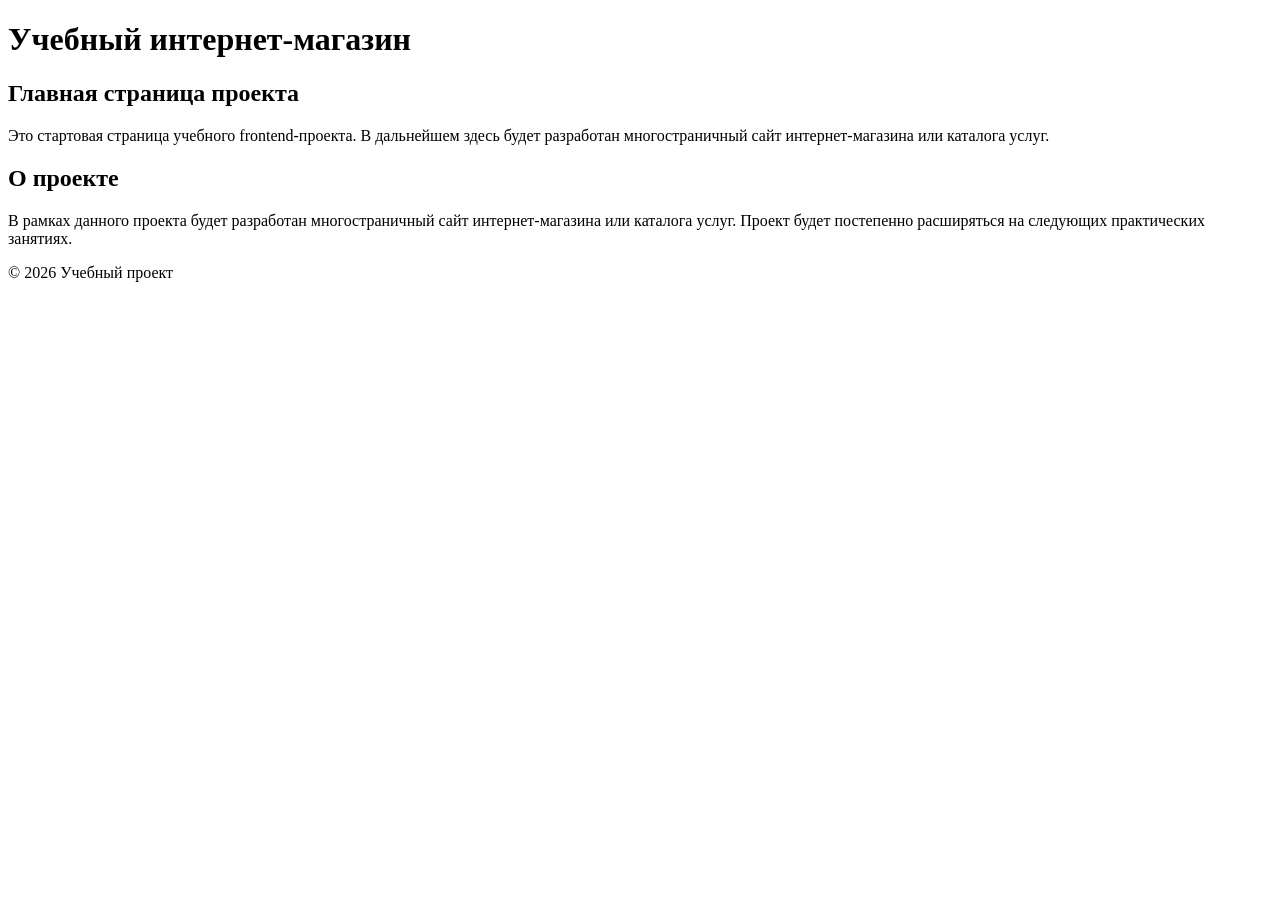
==== index.html @ 8c739b28 "feat: add project description section" ====
<!DOCTYPE html>
<html lang="ru">
<head>
  <meta charset="UTF-8">
  <meta name="viewport" content="width=device-width, initial-scale=1.0">
  <title>Каталог товаров</title>
  <link rel="stylesheet" href="css/style.css">
</head>
<body>
  <header>
    <h1>Учебный интернет-магазин</h1>
  </header>

  <main>
    <section>
      <h2>Главная страница проекта</h2>
      <p>
        Это стартовая страница учебного frontend-проекта.
        В дальнейшем здесь будет разработан многостраничный сайт
        интернет-магазина или каталога услуг.
      </p>
    </section>
    <section>
  <h2>О проекте</h2>
  <p>
    В рамках данного проекта будет разработан многостраничный сайт
    интернет-магазина или каталога услуг. Проект будет постепенно
    расширяться на следующих практических занятиях.
  </p>
</section>

  </main>

  <footer>
    <p>&copy; 2026 Учебный проект</p>
  </footer>
</body>
</html>
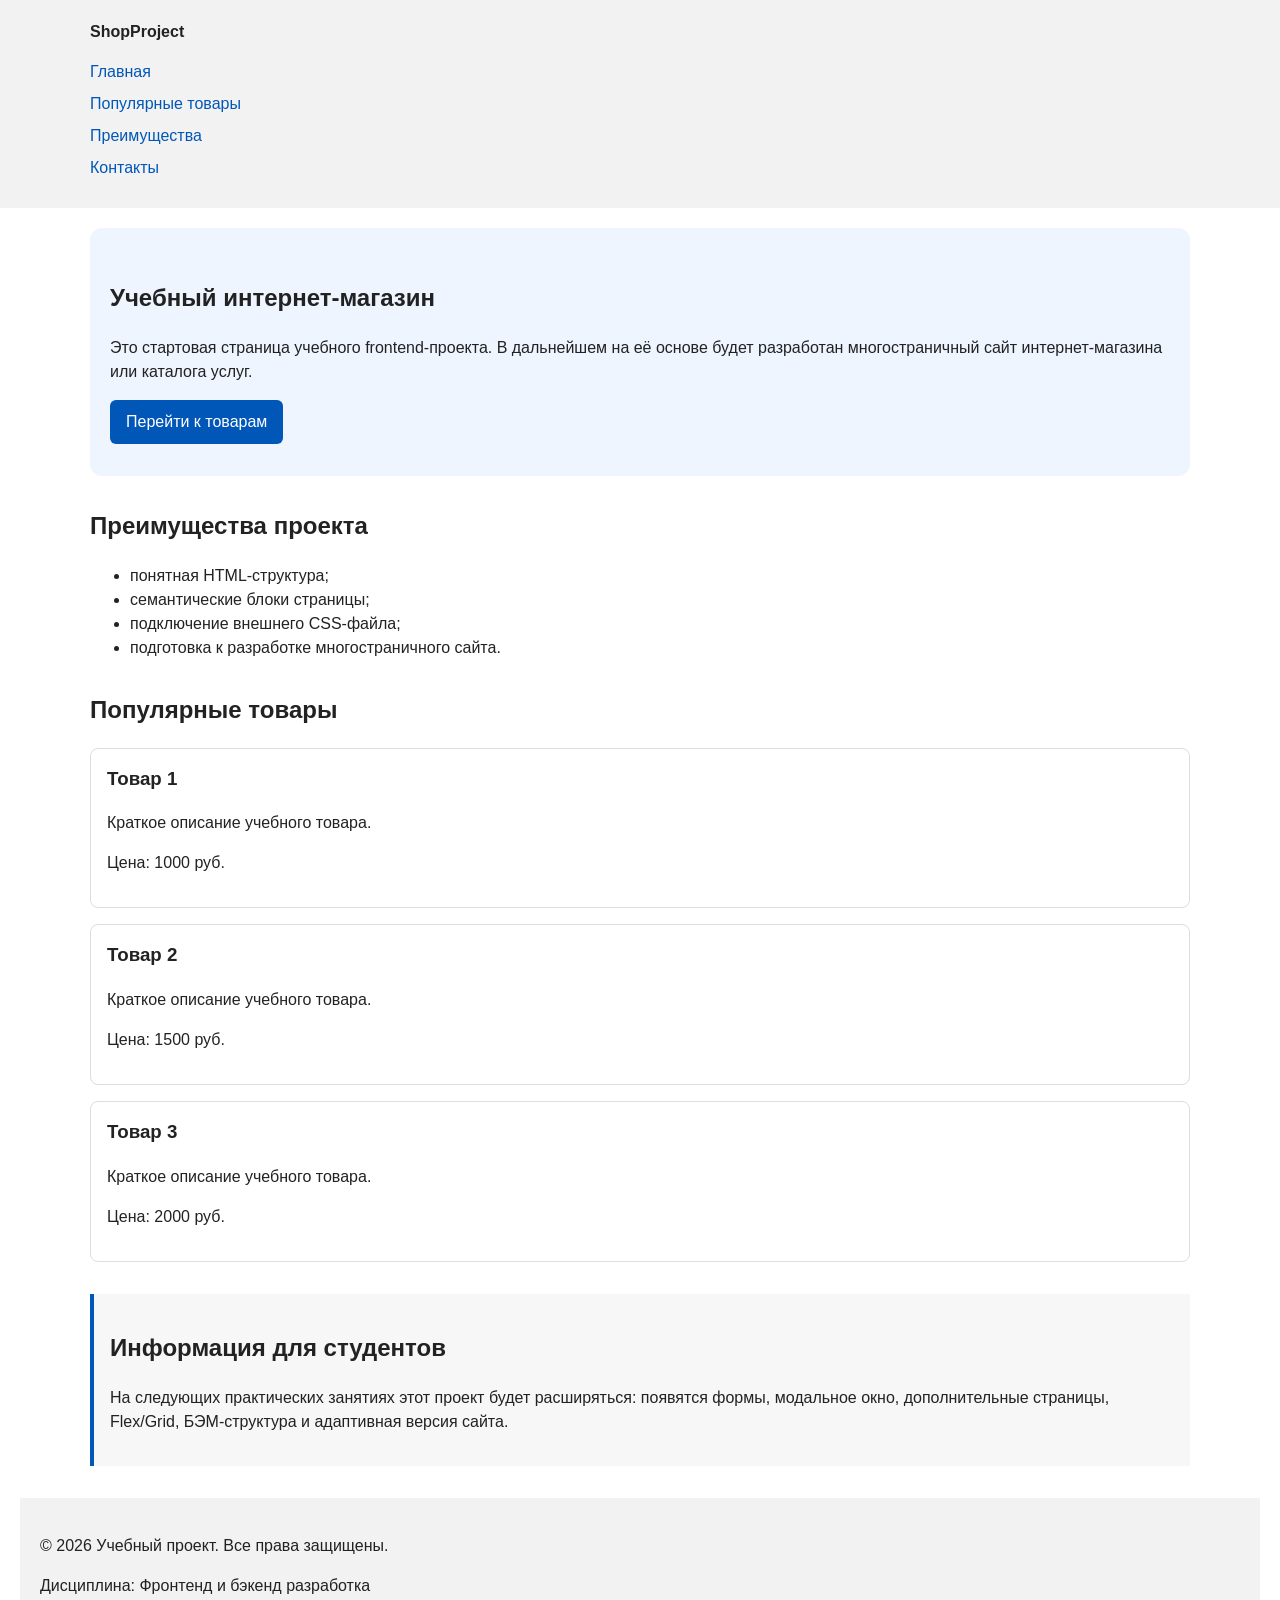
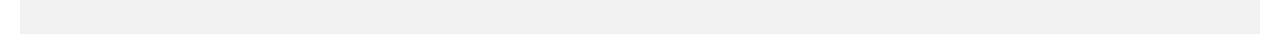
==== commit 5aee5b2f: "feat: add semantic HTML structure and base CSS styles" ====
--- a/index.html
+++ b/index.html
@@ -3,36 +3,79 @@
 <head>
   <meta charset="UTF-8">
   <meta name="viewport" content="width=device-width, initial-scale=1.0">
-  <title>Каталог товаров</title>
+  <title>Учебный интернет-магазин</title>
   <link rel="stylesheet" href="css/style.css">
 </head>
 <body>
-  <header>
-    <h1>Учебный интернет-магазин</h1>
-  </header>
+<header>
+  <div class="site-header">
+    <a class="site-logo" href="index.html">ShopProject</a>
 
-  <main>
-    <section>
-      <h2>Главная страница проекта</h2>
-      <p>
-        Это стартовая страница учебного frontend-проекта.
-        В дальнейшем здесь будет разработан многостраничный сайт
-        интернет-магазина или каталога услуг.
-      </p>
-    </section>
-    <section>
-  <h2>О проекте</h2>
+    <nav class="site-nav" aria-label="Основная навигация">
+      <ul class="site-nav__list">
+        <li><a href="index.html">Главная</a></li>
+        <li><a href="#popular">Популярные товары</a></li>
+        <li><a href="#advantages">Преимущества</a></li>
+        <li><a href="#contacts">Контакты</a></li>
+      </ul>
+    </nav>
+  </div>
+</header>
+<main>
+  <section class="hero">
+  <h1>Учебный интернет-магазин</h1>
   <p>
-    В рамках данного проекта будет разработан многостраничный сайт
-    интернет-магазина или каталога услуг. Проект будет постепенно
-    расширяться на следующих практических занятиях.
+    Это стартовая страница учебного frontend-проекта.
+    В дальнейшем на её основе будет разработан многостраничный сайт
+    интернет-магазина или каталога услуг.
   </p>
+  <a class="button" href="#popular">Перейти к товарам</a>
 </section>
+<section class="section" id="advantages">
+  <h2>Преимущества проекта</h2>
 
-  </main>
+  <ul class="advantages-list">
+    <li>понятная HTML-структура;</li>
+    <li>семантические блоки страницы;</li>
+    <li>подключение внешнего CSS-файла;</li>
+    <li>подготовка к разработке многостраничного сайта.</li>
+  </ul>
+</section>
+<section class="section" id="popular">
+  <h2>Популярные товары</h2>
 
-  <footer>
-    <p>&copy; 2026 Учебный проект</p>
-  </footer>
+  <article class="product-card">
+    <h3>Товар 1</h3>
+    <p>Краткое описание учебного товара.</p>
+    <p>Цена: 1000 руб.</p>
+  </article>
+
+  <article class="product-card">
+    <h3>Товар 2</h3>
+    <p>Краткое описание учебного товара.</p>
+    <p>Цена: 1500 руб.</p>
+  </article>
+
+  <article class="product-card">
+    <h3>Товар 3</h3>
+    <p>Краткое описание учебного товара.</p>
+    <p>Цена: 2000 руб.</p>
+  </article>
+</section>
+<aside class="aside-info">
+  <h2>Информация для студентов</h2>
+  <p>
+    На следующих практических занятиях этот проект будет расширяться:
+    появятся формы, модальное окно, дополнительные страницы, Flex/Grid,
+    БЭМ-структура и адаптивная версия сайта.
+  </p>
+</aside>
+<footer id="contacts">
+  <p>&copy; 2026 Учебный проект. Все права защищены.</p>
+  <p>Дисциплина: Фронтенд и бэкенд разработка</p>
+</footer>
+
+</main>
+
 </body>
 </html>
--- a/css/style.css
+++ b/css/style.css
@@ -0,0 +1,167 @@
+/* 
+  Универсальное правило для всех элементов.
+  border-box делает расчёт размеров более понятным:
+  width включает content, padding и border.
+*/
+* {
+  box-sizing: border-box;
+}
+
+/*
+  Убираем стандартный внешний отступ браузера у body.
+  Без этого вокруг страницы может появиться белая рамка.
+*/
+body {
+  margin: 0;
+  font-family: Arial, sans-serif;
+  line-height: 1.5;
+  color: #222222;
+  background-color: #ffffff;
+}
+/*
+  Задаём внутренние отступы для основных областей страницы.
+  Это делает содержимое визуально отделённым от краёв окна браузера.
+*/
+header,
+main,
+footer {
+  padding: 20px;
+}
+
+/*
+  Оформляем шапку страницы.
+  Пока используется простой светло-серый фон.
+*/
+header {
+  background-color: #f2f2f2;
+}
+
+/*
+  Оформляем подвал страницы тем же фоном,
+  чтобы визуально отделить его от основного содержимого.
+*/
+footer {
+  background-color: #f2f2f2;
+}
+/*
+  Ограничиваем ширину содержимого шапки,
+  чтобы оно не растягивалось слишком сильно на широких экранах.
+*/
+.site-header {
+  max-width: 1100px;
+  margin: 0 auto;
+}
+
+/*
+  Оформляем текстовый логотип.
+*/
+.site-logo {
+  font-weight: bold;
+  text-decoration: none;
+  color: #222222;
+}
+
+/*
+  Убираем стандартные отступы и маркеры списка навигации.
+*/
+.site-nav__list {
+  padding: 0;
+  margin: 16px 0 0;
+  list-style: none;
+}
+
+/*
+  Добавляем расстояние между пунктами меню.
+*/
+.site-nav__list li {
+  margin-bottom: 8px;
+}
+
+/*
+  Оформляем ссылки меню.
+*/
+.site-nav__list a {
+  color: #0057b8;
+  text-decoration: none;
+}
+
+/*
+  При наведении мыши подчёркиваем ссылку.
+  Подробно состояния интерфейса будут рассмотрены в практической работе 1.7.
+*/
+.site-nav__list a:hover {
+  text-decoration: underline;
+}
+/*
+  Hero-блок — первый крупный блок страницы.
+  Он визуально отделяется от остальных разделов фоном и отступами.
+*/
+.hero {
+  max-width: 1100px;
+  margin: 0 auto 32px;
+  padding: 32px 20px;
+  background-color: #eef5ff;
+  border-radius: 12px;
+}
+
+/*
+  Общий класс для разделов страницы.
+*/
+.section {
+  max-width: 1100px;
+  margin: 0 auto 32px;
+}
+
+/*
+  Убираем лишний верхний отступ у заголовков разделов.
+*/
+.section h2 {
+  margin-top: 0;
+}
+/*
+  Карточка товара — самостоятельный блок.
+  На следующих занятиях карточки будут доработаны и выстроены в сетку.
+*/
+.product-card {
+  margin-bottom: 16px;
+  padding: 16px;
+  border: 1px solid #dddddd;
+  border-radius: 8px;
+  background-color: #ffffff;
+}
+
+/*
+  Убираем лишний верхний отступ у заголовка карточки.
+*/
+.product-card h3 {
+  margin-top: 0;
+}
+/*
+  Пока это обычная ссылка, но визуально она оформляется как кнопка.
+*/
+.button {
+  display: inline-block;
+  padding: 10px 16px;
+  color: #ffffff;
+  background-color: #0057b8;
+  text-decoration: none;
+  border-radius: 6px;
+}
+
+/*
+  Простое состояние наведения для кнопки.
+*/
+.button:hover {
+  background-color: #003f86;
+}
+
+/*
+  Дополнительный информационный блок.
+*/
+.aside-info {
+  max-width: 1100px;
+  margin: 0 auto 32px;
+  padding: 16px;
+  border-left: 4px solid #0057b8;
+  background-color: #f7f7f7;
+}
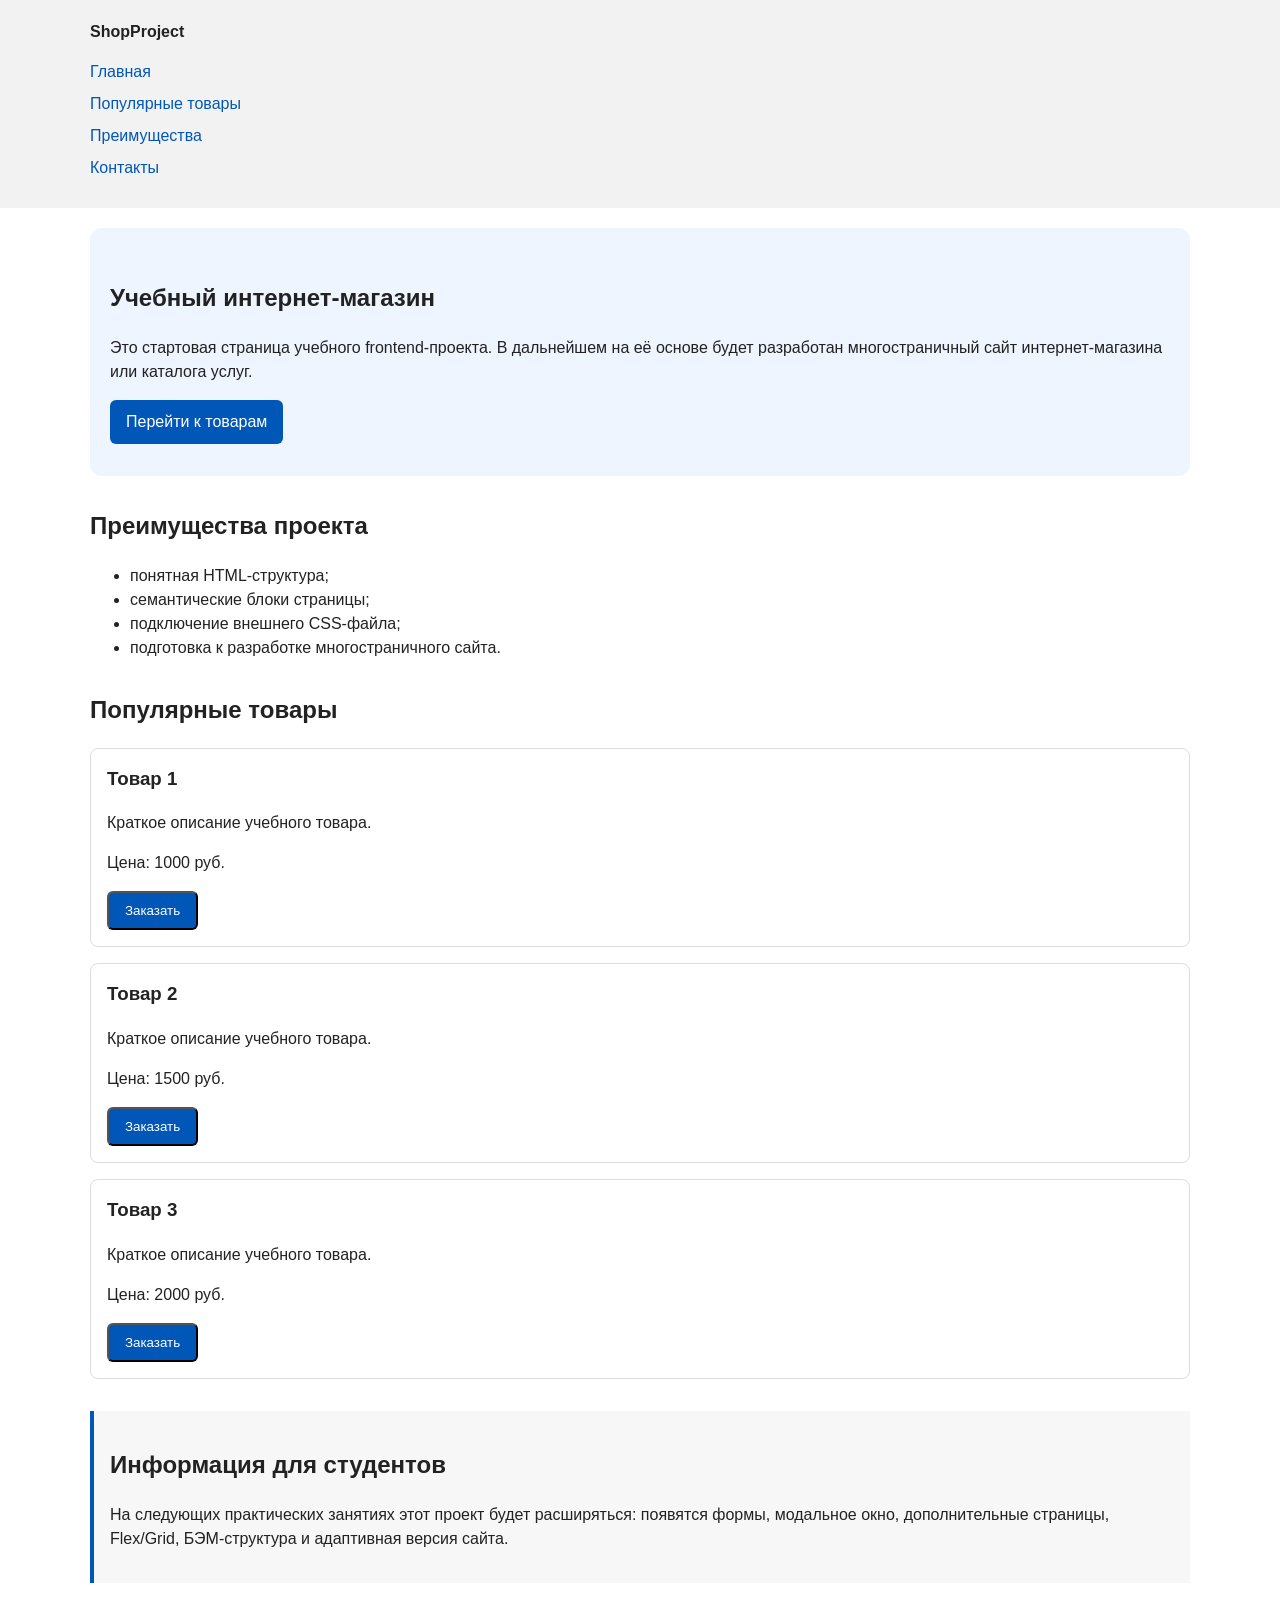
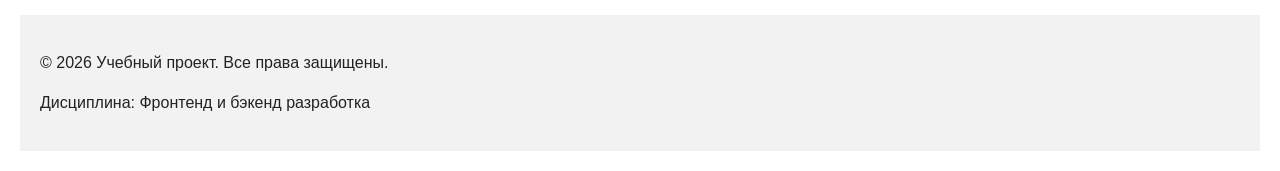
==== commit 165843d5: "feat: add order form modal and validation" ====
--- a/index.html
+++ b/index.html
@@ -5,6 +5,7 @@
   <meta name="viewport" content="width=device-width, initial-scale=1.0">
   <title>Учебный интернет-магазин</title>
   <link rel="stylesheet" href="css/style.css">
+  <script src="js/main.js" defer></script>
 </head>
 <body>
 <header>
@@ -48,18 +49,30 @@
     <h3>Товар 1</h3>
     <p>Краткое описание учебного товара.</p>
     <p>Цена: 1000 руб.</p>
+    <button class="button product-card__button" type="button" data-product="Товар 1">
+  Заказать
+</button>
+
   </article>
 
   <article class="product-card">
     <h3>Товар 2</h3>
     <p>Краткое описание учебного товара.</p>
     <p>Цена: 1500 руб.</p>
+    <button class="button product-card__button" type="button" data-product="Товар 2">
+  Заказать
+</button>
+
   </article>
 
   <article class="product-card">
     <h3>Товар 3</h3>
     <p>Краткое описание учебного товара.</p>
     <p>Цена: 2000 руб.</p>
+    <button class="button product-card__button" type="button" data-product="Товар 3">
+  Заказать
+</button>
+
   </article>
 </section>
 <aside class="aside-info">
@@ -76,6 +89,102 @@
 </footer>
 
 </main>
+<dialog class="order-dialog" id="order-dialog" aria-labelledby="order-dialog-title">
+  <h2 id="order-dialog-title">Оформление заявки</h2>
+
+  <form class="order-form" id="order-form" action="#" method="post" novalidate>
+    <input id="selected-product" name="selected-product" type="hidden">
+
+    <div class="form-field">
+      <label for="order-name">Имя</label>
+      <input
+        id="order-name"
+        name="name"
+        type="text"
+        placeholder="Введите ваше имя"
+        minlength="2"
+        autocomplete="given-name"
+        required
+      >
+    </div>
+
+    <div class="form-field">
+      <label for="order-email">E-mail</label>
+      <input
+        id="order-email"
+        name="email"
+        type="email"
+        placeholder="example@mail.ru"
+        autocomplete="email"
+        required
+      >
+    </div>
+
+    <div class="form-field">
+      <label for="order-phone">Телефон</label>
+      <input
+        id="order-phone"
+        name="phone"
+        type="tel"
+        inputmode="tel"
+        placeholder="+7 (900) 000-00-00"
+        pattern="^\+7 \(\d{3}\) \d{3}-\d{2}-\d{2}$"
+        required
+      >
+      <small>Формат: +7 (900) 000-00-00</small>
+    </div>
+
+    <div class="form-field">
+      <label for="order-date">Дата связи</label>
+      <input
+        id="order-date"
+        name="date"
+        type="date"
+      >
+    </div>
+
+    <div class="form-field">
+      <label for="order-topic">Тема заявки</label>
+      <select id="order-topic" name="topic" required>
+        <option value="">Выберите тему</option>
+        <option value="product">Заказ товара</option>
+        <option value="consultation">Консультация</option>
+        <option value="delivery">Доставка</option>
+      </select>
+    </div>
+
+    <div class="form-field">
+      <label for="order-comment">Комментарий</label>
+      <textarea
+        id="order-comment"
+        name="comment"
+        rows="4"
+        placeholder="Укажите дополнительную информацию"
+      ></textarea>
+    </div>
+
+    <div class="form-field form-field--checkbox">
+      <label>
+        <input
+          id="order-agreement"
+          name="agreement"
+          type="checkbox"
+          required
+        >
+        Я согласен на обработку данных
+      </label>
+    </div>
+
+    <div class="form-actions">
+      <button type="button" id="close-order-dialog">Закрыть</button>
+      <button type="submit">Отправить заявку</button>
+    </div>
+  </form>
+</dialog>
+
+<p class="success-message" id="success-message" hidden>
+  Форма успешно отправлена!
+</p>
 
 </body>
 </html>
--- a/css/style.css
+++ b/css/style.css
@@ -165,3 +165,105 @@
   border-left: 4px solid #0057b8;
   background-color: #f7f7f7;
 }
+
+/*
+  Модальное окно.
+  Элемент dialog сам умеет открываться поверх страницы.
+*/
+.order-dialog {
+  width: min(100% - 32px, 560px);
+  padding: 24px;
+  border: none;
+  border-radius: 12px;
+}
+
+/*
+  Затемнение фона за модальным окном.
+*/
+.order-dialog::backdrop {
+  background-color: rgba(0, 0, 0, 0.5);
+}
+
+/*
+  Поле формы.
+  Каждый блок получает нижний отступ.
+*/
+.form-field {
+  margin-bottom: 16px;
+}
+
+/*
+  Подпись поля.
+*/
+.form-field label {
+  display: block;
+  margin-bottom: 6px;
+}
+
+/*
+  Основные поля формы.
+*/
+.form-field input,
+.form-field select,
+.form-field textarea {
+  width: 100%;
+  padding: 10px 12px;
+  border: 1px solid #cccccc;
+  border-radius: 6px;
+  font: inherit;
+}
+
+/*
+  Checkbox не должен занимать всю ширину.
+*/
+.form-field input[type="checkbox"] {
+  width: auto;
+}
+
+/*
+  Подсказка под полем телефона.
+*/
+.form-field small {
+  display: block;
+  margin-top: 4px;
+  color: #666666;
+}
+
+/*
+  Видимый фокус для клавиатурной навигации.
+*/
+.form-field input:focus-visible,
+.form-field select:focus-visible,
+.form-field textarea:focus-visible,
+.form-actions button:focus-visible {
+  outline: 2px solid #0057b8;
+  outline-offset: 2px;
+}
+
+/*
+  Подсветка ошибочных полей.
+  Атрибут aria-invalid будет добавляться через JavaScript.
+*/
+[aria-invalid="true"] {
+  border-color: #b00020;
+}
+
+/*
+  Кнопки формы.
+*/
+.form-actions {
+  display: flex;
+  gap: 12px;
+  margin-top: 20px;
+}
+
+/*
+  Сообщение об успешной отправке.
+*/
+.success-message {
+  max-width: 1100px;
+  margin: 24px auto;
+  padding: 16px;
+  border-left: 4px solid #168a2f;
+  background-color: #eefaf0;
+}
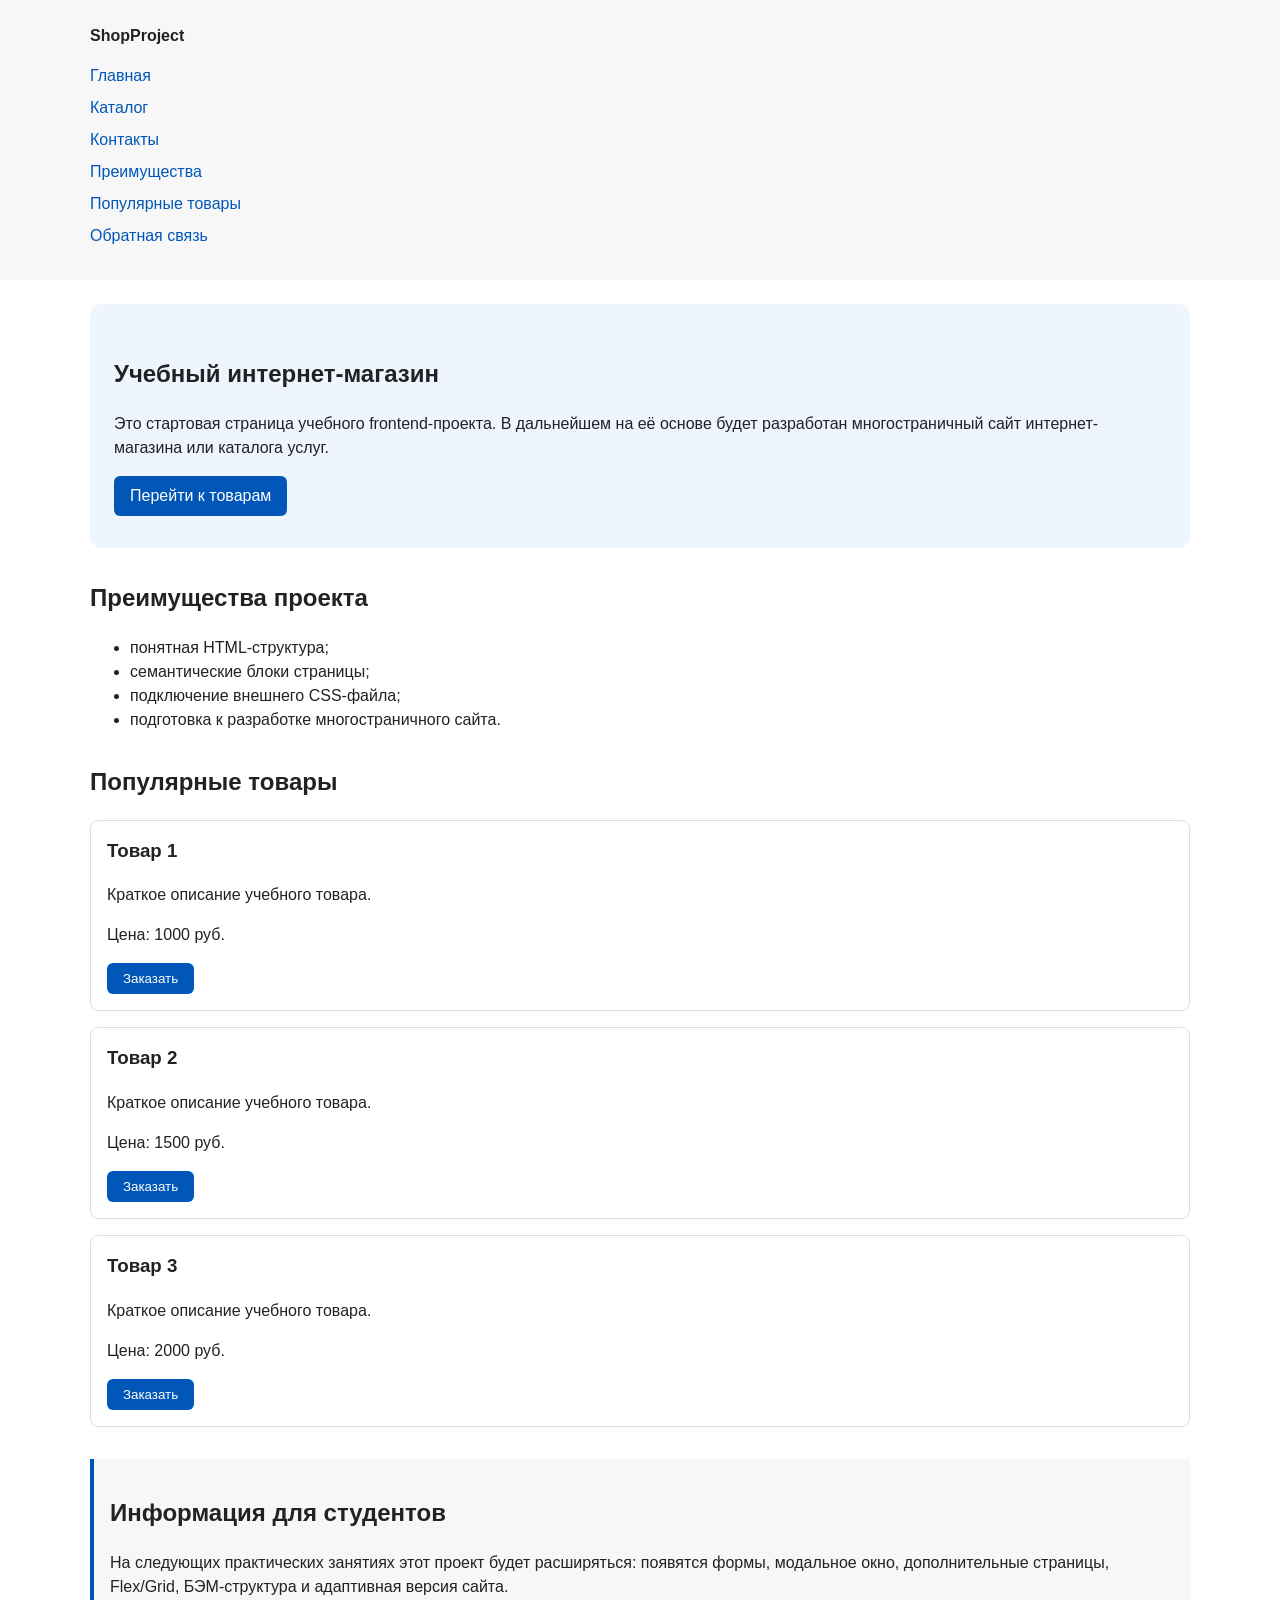
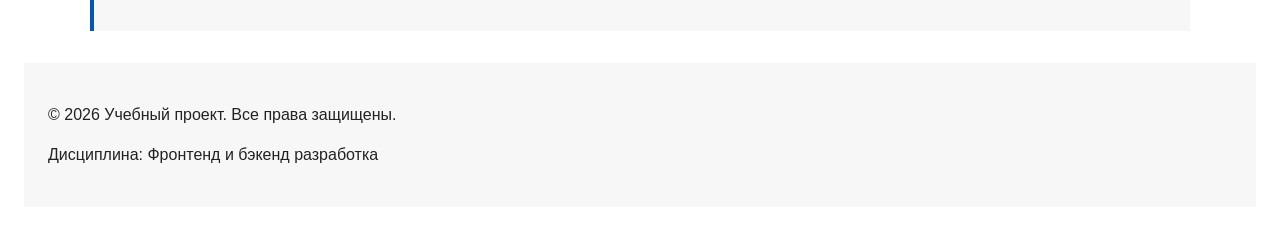
==== commit 21eb9631: "feat: add multi-page structure navigation and anchors" ====
--- a/index.html
+++ b/index.html
@@ -6,6 +6,11 @@
   <title>Учебный интернет-магазин</title>
   <link rel="stylesheet" href="css/style.css">
   <script src="js/main.js" defer></script>
+  <meta property="og:type" content="website">
+  <meta property="og:title" content="Учебный интернет-магазин">
+  <meta property="og:description" content="Учебный frontend-проект интернет-магазина.">
+  <meta property="og:image" content="https://kyarlykov.github.io/kr1-html-css-shop/images/preview.jpg">
+
 </head>
 <body>
 <header>
@@ -15,9 +20,11 @@
     <nav class="site-nav" aria-label="Основная навигация">
       <ul class="site-nav__list">
         <li><a href="index.html">Главная</a></li>
-        <li><a href="#popular">Популярные товары</a></li>
-        <li><a href="#advantages">Преимущества</a></li>
-        <li><a href="#contacts">Контакты</a></li>
+        <li><a href="catalog.html">Каталог</a></li>
+        <li><a href="contacts.html">Контакты</a></li>
+        <li><a href="index.html#advantages">Преимущества</a></li>
+        <li><a href="index.html#popular">Популярные товары</a></li>
+        <li><a href="index.html#contacts">Обратная связь</a></li>
       </ul>
     </nav>
   </div>
--- a/css/style.css
+++ b/css/style.css
@@ -1,3 +1,42 @@
+/* ===============================
+   1. Переменные проекта
+   =============================== */
+
+:root {
+  /* Основные цвета проекта */
+  --color-bg: #ffffff;
+  --color-text: #222222;
+  --color-muted: #666666;
+  --color-primary: #0057b8;
+  --color-primary-dark: #003f86;
+  --color-border: #dddddd;
+  --color-surface: #f7f7f7;
+  --color-surface-accent: #eef5ff;
+  --color-danger: #b00020;
+  --color-success: #168a2f;
+  --color-success-bg: #eefaf0;
+  --color-white: #ffffff;
+
+  /* Отступы */
+  --space-xs: 4px;
+  --space-sm: 8px;
+  --space-md: 16px;
+  --space-lg: 24px;
+  --space-xl: 32px;
+
+  /* Скругления */
+  --radius-sm: 6px;
+  --radius-md: 8px;
+  --radius-lg: 12px;
+
+  /* Размеры */
+  --container-width: 1100px;
+}
+
+/* ===============================
+   2. Базовые стили
+   =============================== */
+
 /* 
   Универсальное правило для всех элементов.
   border-box делает расчёт размеров более понятным:
@@ -7,6 +46,8 @@
   box-sizing: border-box;
 }
 
+
+
 /*
   Убираем стандартный внешний отступ браузера у body.
   Без этого вокруг страницы может появиться белая рамка.
@@ -15,8 +56,8 @@
   margin: 0;
   font-family: Arial, sans-serif;
   line-height: 1.5;
-  color: #222222;
-  background-color: #ffffff;
+  color: var(--color-text);
+  background-color: var(--color-bg);
 }
 /*
   Задаём внутренние отступы для основных областей страницы.
@@ -25,7 +66,7 @@
 header,
 main,
 footer {
-  padding: 20px;
+  padding: var(--space-lg);
 }
 
 /*
@@ -33,7 +74,7 @@
   Пока используется простой светло-серый фон.
 */
 header {
-  background-color: #f2f2f2;
+  background-color: var(--color-surface);
 }
 
 /*
@@ -41,14 +82,32 @@
   чтобы визуально отделить его от основного содержимого.
 */
 footer {
-  background-color: #f2f2f2;
-}
+  background-color: var(--color-surface);
+}
+
+/* ===============================
+   3. Общие элементы интерфейса
+   =============================== */
+
+a {
+  color: var(--color-primary);
+}
+
+a:hover {
+  color: var(--color-primary-dark);
+}
+
+a:focus-visible {
+  outline: 2px solid var(--color-primary);
+  outline-offset: 3px;
+}
+
 /*
   Ограничиваем ширину содержимого шапки,
   чтобы оно не растягивалось слишком сильно на широких экранах.
 */
 .site-header {
-  max-width: 1100px;
+  max-width: var(--container-width);
   margin: 0 auto;
 }
 
@@ -58,7 +117,7 @@
 .site-logo {
   font-weight: bold;
   text-decoration: none;
-  color: #222222;
+  color: var(--color-text);
 }
 
 /*
@@ -66,7 +125,7 @@
 */
 .site-nav__list {
   padding: 0;
-  margin: 16px 0 0;
+  margin: var(--space-md) 0 0;
   list-style: none;
 }
 
@@ -74,14 +133,14 @@
   Добавляем расстояние между пунктами меню.
 */
 .site-nav__list li {
-  margin-bottom: 8px;
+  margin-bottom: var(--space-sm);
 }
 
 /*
   Оформляем ссылки меню.
 */
 .site-nav__list a {
-  color: #0057b8;
+  color: var(--color-primary);
   text-decoration: none;
 }
 
@@ -92,24 +151,29 @@
 .site-nav__list a:hover {
   text-decoration: underline;
 }
+
+/* ===============================
+   4. Компоненты страницы
+   =============================== */
+
 /*
   Hero-блок — первый крупный блок страницы.
   Он визуально отделяется от остальных разделов фоном и отступами.
 */
 .hero {
-  max-width: 1100px;
-  margin: 0 auto 32px;
-  padding: 32px 20px;
-  background-color: #eef5ff;
-  border-radius: 12px;
+  max-width: var(--container-width);
+  margin: 0 auto var(--space-xl);
+  padding: var(--space-xl) var(--space-lg);
+  background-color: var(--color-surface-accent);
+  border-radius: var(--radius-lg);
 }
 
 /*
   Общий класс для разделов страницы.
 */
 .section {
-  max-width: 1100px;
-  margin: 0 auto 32px;
+  max-width: var(--container-width);
+  margin: 0 auto var(--space-xl);
 }
 
 /*
@@ -123,13 +187,16 @@
   На следующих занятиях карточки будут доработаны и выстроены в сетку.
 */
 .product-card {
-  margin-bottom: 16px;
-  padding: 16px;
-  border: 1px solid #dddddd;
-  border-radius: 8px;
-  background-color: #ffffff;
-}
-
+  margin-bottom: var(--space-md);
+  padding: var(--space-md);
+  border: 1px solid var(--color-border);
+  border-radius: var(--radius-md);
+  background-color: var(--color-bg);
+}
+
+.product-card:hover {
+  border-color: var(--color-primary);
+}
 /*
   Убираем лишний верхний отступ у заголовка карточки.
 */
@@ -141,30 +208,47 @@
 */
 .button {
   display: inline-block;
-  padding: 10px 16px;
-  color: #ffffff;
-  background-color: #0057b8;
+  padding: var(--space-sm) var(--space-md);
+  color: var(--color-white);
+  background-color: var(--color-primary);
   text-decoration: none;
-  border-radius: 6px;
+  border: none;
+  border-radius: var(--radius-sm);
+  cursor: pointer;
 }
 
 /*
   Простое состояние наведения для кнопки.
 */
 .button:hover {
-  background-color: #003f86;
+  background-color: var(--color-primary-dark);
+}
+
+.button:focus-visible {
+  outline: 2px solid var(--color-primary);
+  outline-offset: 3px;
+}
+
+.button:disabled {
+  opacity: 0.6;
+  cursor: not-allowed;
 }
 
 /*
   Дополнительный информационный блок.
 */
 .aside-info {
-  max-width: 1100px;
-  margin: 0 auto 32px;
-  padding: 16px;
-  border-left: 4px solid #0057b8;
-  background-color: #f7f7f7;
-}
+  max-width: var(--container-width);
+  margin: 0 auto var(--space-xl);
+  padding: var(--space-md);
+  border-left: 4px solid var(--color-primary);
+  background-color: var(--color-surface);
+}
+
+/* ===============================
+   5. Форма и модальное окно
+   =============================== */
+
 
 /*
   Модальное окно.
@@ -172,9 +256,9 @@
 */
 .order-dialog {
   width: min(100% - 32px, 560px);
-  padding: 24px;
+  padding: var(--space-lg);
   border: none;
-  border-radius: 12px;
+  border-radius: var(--radius-lg);
 }
 
 /*
@@ -189,7 +273,7 @@
   Каждый блок получает нижний отступ.
 */
 .form-field {
-  margin-bottom: 16px;
+  margin-bottom: var(--space-md);
 }
 
 /*
@@ -197,7 +281,7 @@
 */
 .form-field label {
   display: block;
-  margin-bottom: 6px;
+  margin-bottom: var(--space-xs);
 }
 
 /*
@@ -208,8 +292,8 @@
 .form-field textarea {
   width: 100%;
   padding: 10px 12px;
-  border: 1px solid #cccccc;
-  border-radius: 6px;
+  border: 1px solid var(--color-border);
+  border-radius: var(--radius-sm);
   font: inherit;
 }
 
@@ -225,8 +309,14 @@
 */
 .form-field small {
   display: block;
-  margin-top: 4px;
-  color: #666666;
+  margin-top: var(--space-xs);
+  color: var(--color-muted);
+}
+
+.form-field input:hover,
+.form-field select:hover,
+.form-field textarea:hover {
+  border-color: var(--color-primary);
 }
 
 /*
@@ -236,8 +326,9 @@
 .form-field select:focus-visible,
 .form-field textarea:focus-visible,
 .form-actions button:focus-visible {
-  outline: 2px solid #0057b8;
-  outline-offset: 2px;
+  outline: 2px solid var(--color-primary);
+  outline-offset: 3px;
+
 }
 
 /*
@@ -245,7 +336,7 @@
   Атрибут aria-invalid будет добавляться через JavaScript.
 */
 [aria-invalid="true"] {
-  border-color: #b00020;
+  border-color: var(--color-danger);
 }
 
 /*
@@ -261,9 +352,35 @@
   Сообщение об успешной отправке.
 */
 .success-message {
-  max-width: 1100px;
-  margin: 24px auto;
-  padding: 16px;
-  border-left: 4px solid #168a2f;
-  background-color: #eefaf0;
-}
+  max-width: var(--container-width);
+  margin: var(--space-lg) auto;
+  padding: var(--space-md);
+  border-left: 4px solid var(--color-success);
+  background-color: var(--color-success-bg);
+}
+
+.breadcrumbs {
+  max-width: var(--container-width);
+  margin: 0 auto var(--space-md);
+  font-size: 14px;
+  color: var(--color-muted);
+}
+
+.breadcrumbs a{
+  color: var(--color-primary);
+}
+
+.breadcrumbs span::before {
+  content: " / ";
+  color: var(--color-muted);
+}
+
+html {
+  scroll-behavior: smooth;
+}
+
+:target {
+  outline: 2px dashed var(--color-primary);
+  outline-offset: 4px;
+}
+
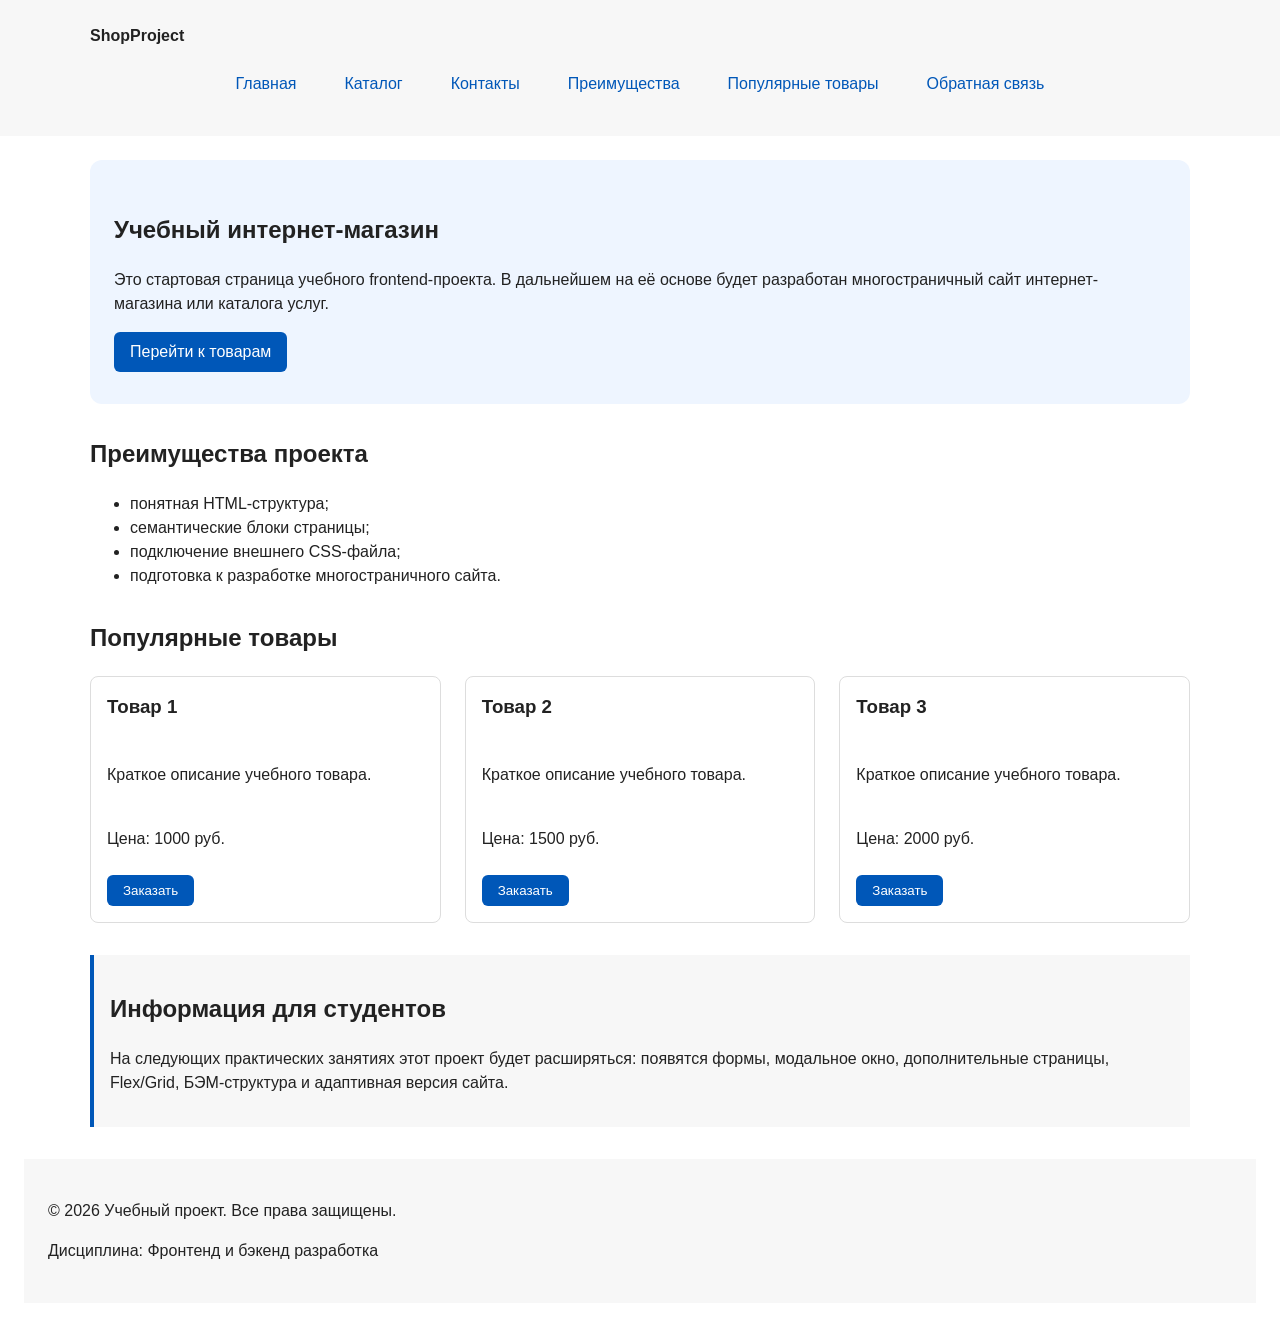
==== commit 72890d7a: "feat: add flex navigation and grid catalog layout" ====
--- a/index.html
+++ b/index.html
@@ -52,36 +52,36 @@
 <section class="section" id="popular">
   <h2>Популярные товары</h2>
 
-  <article class="product-card">
-    <h3>Товар 1</h3>
-    <p>Краткое описание учебного товара.</p>
-    <p>Цена: 1000 руб.</p>
-    <button class="button product-card__button" type="button" data-product="Товар 1">
-  Заказать
-</button>
+  <div class="products-grid">
+    <article class="product-card">
+      <h3>Товар 1</h3>
+      <p>Краткое описание учебного товара.</p>
+      <p>Цена: 1000 руб.</p>
+      <button class="button product-card__button" type="button" data-product="Товар 1">
+        Заказать
+      </button>
+    </article>
 
-  </article>
+    <article class="product-card">
+      <h3>Товар 2</h3>
+      <p>Краткое описание учебного товара.</p>
+      <p>Цена: 1500 руб.</p>
+      <button class="button product-card__button" type="button" data-product="Товар 2">
+        Заказать
+      </button>
+    </article>
 
-  <article class="product-card">
-    <h3>Товар 2</h3>
-    <p>Краткое описание учебного товара.</p>
-    <p>Цена: 1500 руб.</p>
-    <button class="button product-card__button" type="button" data-product="Товар 2">
-  Заказать
-</button>
+    <article class="product-card">
+      <h3>Товар 3</h3>
+      <p>Краткое описание учебного товара.</p>
+      <p>Цена: 2000 руб.</p>
+      <button class="button product-card__button" type="button" data-product="Товар 3">
+        Заказать
+      </button>
+    </article>
+  </div>
+</section>
 
-  </article>
-
-  <article class="product-card">
-    <h3>Товар 3</h3>
-    <p>Краткое описание учебного товара.</p>
-    <p>Цена: 2000 руб.</p>
-    <button class="button product-card__button" type="button" data-product="Товар 3">
-  Заказать
-</button>
-
-  </article>
-</section>
 <aside class="aside-info">
   <h2>Информация для студентов</h2>
   <p>
--- a/css/style.css
+++ b/css/style.css
@@ -124,9 +124,15 @@
   Убираем стандартные отступы и маркеры списка навигации.
 */
 .site-nav__list {
+  display: flex;
+  flex-wrap: wrap;
+  justify-content: center;
+  align-items: center;
+  gap: var(--space-md);
   padding: 0;
   margin: var(--space-md) 0 0;
   list-style: none;
+
 }
 
 /*
@@ -140,8 +146,12 @@
   Оформляем ссылки меню.
 */
 .site-nav__list a {
+  display: inline-block;
+  padding: var(--space-sm) var(--space-md);
   color: var(--color-primary);
   text-decoration: none;
+  border-radius: var(--radius-sm);
+
 }
 
 /*
@@ -149,7 +159,8 @@
   Подробно состояния интерфейса будут рассмотрены в практической работе 1.7.
 */
 .site-nav__list a:hover {
-  text-decoration: underline;
+  color: var(--color-white);
+  background-color: var(--color-primary);
 }
 
 /* ===============================
@@ -187,7 +198,10 @@
   На следующих занятиях карточки будут доработаны и выстроены в сетку.
 */
 .product-card {
-  margin-bottom: var(--space-md);
+  display: flex;
+  flex-direction: column;
+  gap: var(--space-sm);
+  margin-bottom: 0;
   padding: var(--space-md);
   border: 1px solid var(--color-border);
   border-radius: var(--radius-md);
@@ -203,6 +217,12 @@
 .product-card h3 {
   margin-top: 0;
 }
+
+.product-card .button {
+  margin-top: auto;
+  align-self: flex-start;
+}
+
 /*
   Пока это обычная ссылка, но визуально она оформляется как кнопка.
 */
@@ -384,3 +404,58 @@
   outline-offset: 4px;
 }
 
+.products-grid {
+  display: grid;
+  grid-template-columns: repeat(3, 1fr);
+  gap: var(--space-lg);
+}
+
+.catalog-layout {
+  max-width: var(--container-width);
+  margin: 0 auto var(--space-xl);
+  display: grid;
+  grid-template-columns: 260px 1fr;
+  grid-template-areas: "filters products";
+  gap: var(--space-lg);
+}
+
+.catalog-filters {
+  grid-area: filters;
+  padding: var(--space-md);
+  border: 1px solid var(--color-border);
+  border-radius: var(--radius-md);
+  background-color: var(--color-surface);
+}
+
+.catalog-products {
+  grid-area: products;
+}
+
+.filters-form {
+  display: grid;
+  gap: var(--space-md);
+}
+
+.filters-form fieldset {
+  margin: 0;
+  padding: var(--space-md);
+  border: 1px solid var(--color-border);
+  border-radius: var(--radius-sm);
+}
+
+.filters-form legend {
+  font-weight: 700;
+}
+
+.filters-form label {
+  display: block;
+  margin-bottom: var(--space-sm);
+}
+
+.filters-form input[type="number"] {
+  width: 100%;
+  padding: 8px 10px;
+  border: 1px solid var(--color-border);
+  border-radius: var(--radius-sm);
+  font: inherit;
+}
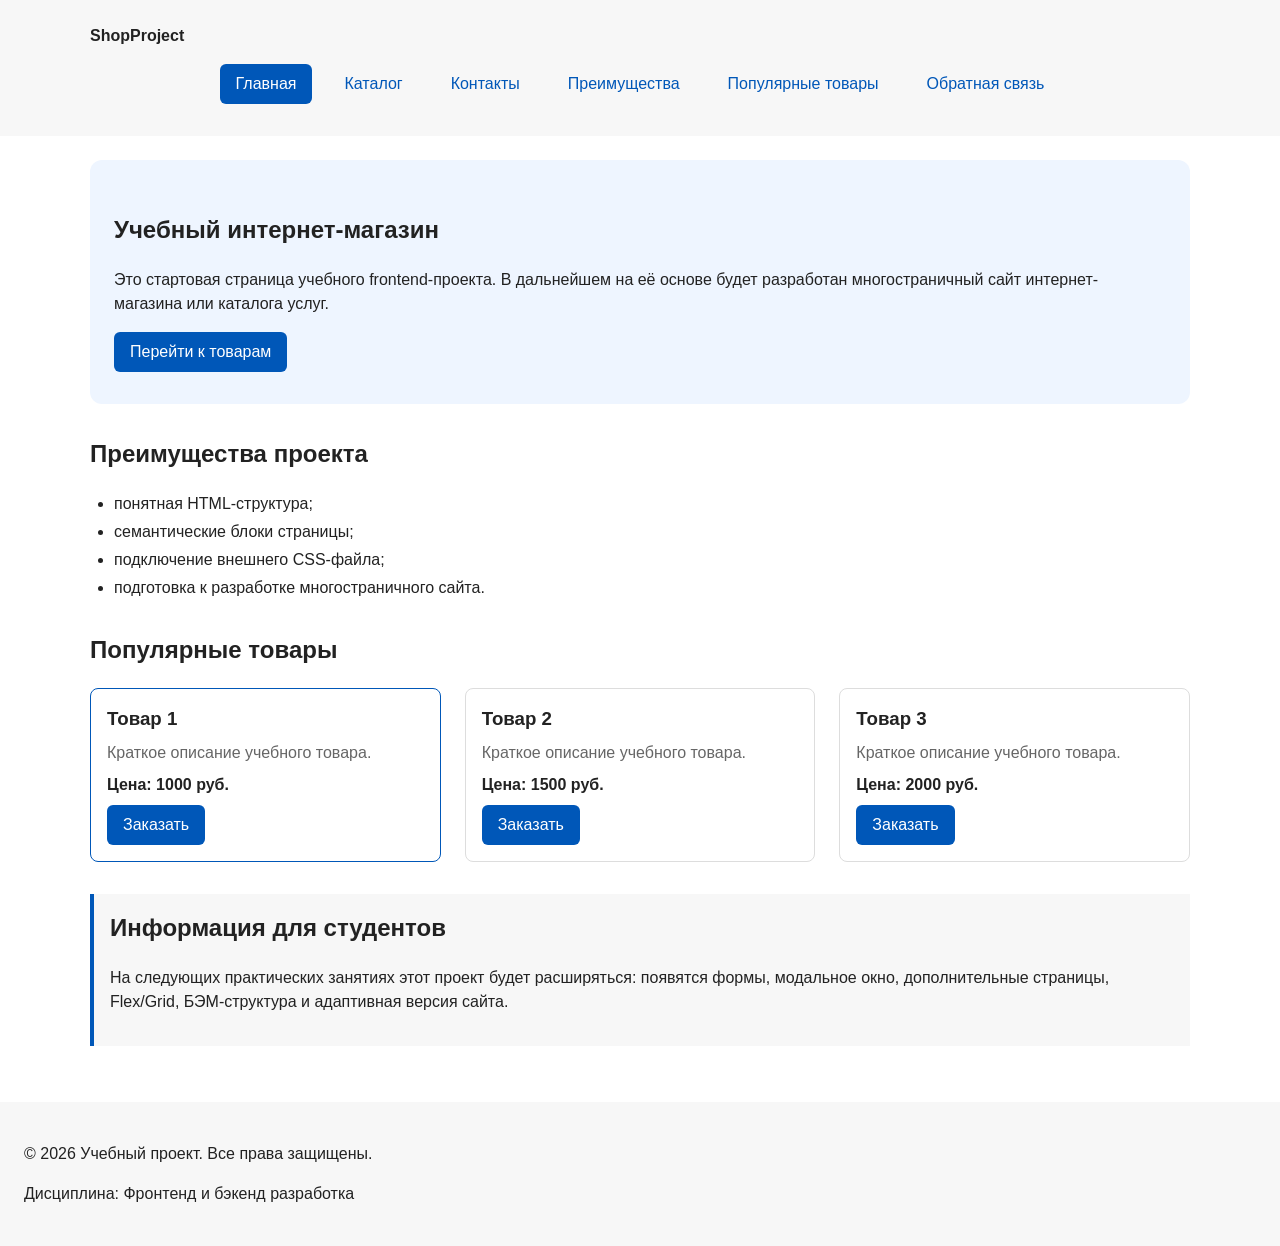
==== commit 92fb21cc: "refactor: apply BEM naming to CSS classes" ====
--- a/index.html
+++ b/index.html
@@ -10,188 +10,224 @@
   <meta property="og:title" content="Учебный интернет-магазин">
   <meta property="og:description" content="Учебный frontend-проект интернет-магазина.">
   <meta property="og:image" content="https://kyarlykov.github.io/kr1-html-css-shop/images/preview.jpg">
-
 </head>
 <body>
-<header>
-  <div class="site-header">
-    <a class="site-logo" href="index.html">ShopProject</a>
-
-    <nav class="site-nav" aria-label="Основная навигация">
-      <ul class="site-nav__list">
-        <li><a href="index.html">Главная</a></li>
-        <li><a href="catalog.html">Каталог</a></li>
-        <li><a href="contacts.html">Контакты</a></li>
-        <li><a href="index.html#advantages">Преимущества</a></li>
-        <li><a href="index.html#popular">Популярные товары</a></li>
-        <li><a href="index.html#contacts">Обратная связь</a></li>
+  <header class="site-header">
+    <div class="site-header__inner">
+      <a class="site-header__logo" href="index.html">ShopProject</a>
+
+      <nav class="site-nav" aria-label="Основная навигация">
+        <ul class="site-nav__list">
+          <li class="site-nav__item">
+            <a class="site-nav__link site-nav__link--active" href="index.html">Главная</a>
+          </li>
+          <li class="site-nav__item">
+            <a class="site-nav__link" href="catalog.html">Каталог</a>
+          </li>
+          <li class="site-nav__item">
+            <a class="site-nav__link" href="contacts.html">Контакты</a>
+          </li>
+          <li class="site-nav__item">
+            <a class="site-nav__link" href="index.html#advantages">Преимущества</a>
+          </li>
+          <li class="site-nav__item">
+            <a class="site-nav__link" href="index.html#popular">Популярные товары</a>
+          </li>
+          <li class="site-nav__item">
+            <a class="site-nav__link" href="index.html#contacts">Обратная связь</a>
+          </li>
+        </ul>
+      </nav>
+    </div>
+  </header>
+
+  <main class="page-main">
+    <section class="hero">
+      <h1>Учебный интернет-магазин</h1>
+      <p>
+        Это стартовая страница учебного frontend-проекта.
+        В дальнейшем на её основе будет разработан многостраничный сайт
+        интернет-магазина или каталога услуг.
+      </p>
+      <a class="button button--primary" href="#popular">Перейти к товарам</a>
+    </section>
+
+    <section class="section" id="advantages">
+      <h2 class="section__title">Преимущества проекта</h2>
+
+      <ul class="advantages">
+        <li class="advantages__item">понятная HTML-структура;</li>
+        <li class="advantages__item">семантические блоки страницы;</li>
+        <li class="advantages__item">подключение внешнего CSS-файла;</li>
+        <li class="advantages__item">подготовка к разработке многостраничного сайта.</li>
       </ul>
-    </nav>
-  </div>
-</header>
-<main>
-  <section class="hero">
-  <h1>Учебный интернет-магазин</h1>
-  <p>
-    Это стартовая страница учебного frontend-проекта.
-    В дальнейшем на её основе будет разработан многостраничный сайт
-    интернет-магазина или каталога услуг.
+    </section>
+
+    <section class="section" id="popular">
+      <h2 class="section__title">Популярные товары</h2>
+
+      <div class="products-grid">
+        <article class="product-card product-card--featured">
+          <h3 class="product-card__title">Товар 1</h3>
+          <p class="product-card__description">Краткое описание учебного товара.</p>
+          <p class="product-card__price">Цена: 1000 руб.</p>
+          <button
+            class="button button--primary product-card__button"
+            type="button"
+            data-product="Товар 1"
+          >
+            Заказать
+          </button>
+        </article>
+
+        <article class="product-card">
+          <h3 class="product-card__title">Товар 2</h3>
+          <p class="product-card__description">Краткое описание учебного товара.</p>
+          <p class="product-card__price">Цена: 1500 руб.</p>
+          <button
+            class="button button--primary product-card__button"
+            type="button"
+            data-product="Товар 2"
+          >
+            Заказать
+          </button>
+        </article>
+
+        <article class="product-card">
+          <h3 class="product-card__title">Товар 3</h3>
+          <p class="product-card__description">Краткое описание учебного товара.</p>
+          <p class="product-card__price">Цена: 2000 руб.</p>
+          <button
+            class="button button--primary product-card__button"
+            type="button"
+            data-product="Товар 3"
+          >
+            Заказать
+          </button>
+        </article>
+      </div>
+    </section>
+
+    <aside class="info-note">
+      <h2 class="info-note__title">Информация для студентов</h2>
+      <p>
+        На следующих практических занятиях этот проект будет расширяться:
+        появятся формы, модальное окно, дополнительные страницы, Flex/Grid,
+        БЭМ-структура и адаптивная версия сайта.
+      </p>
+    </aside>
+  </main>
+
+  <footer class="site-footer" id="contacts">
+    <p>&copy; 2026 Учебный проект. Все права защищены.</p>
+    <p>Дисциплина: Фронтенд и бэкенд разработка</p>
+  </footer>
+
+  <dialog class="order-dialog" id="order-dialog" aria-labelledby="order-dialog-title">
+    <h2 class="order-dialog__title" id="order-dialog-title">Оформление заявки</h2>
+
+    <form class="order-form" id="order-form" action="#" method="post" novalidate>
+      <input id="selected-product" name="selected-product" type="hidden">
+
+      <div class="order-form__field">
+        <label class="order-form__label" for="order-name">Имя</label>
+        <input
+          class="order-form__input"
+          id="order-name"
+          name="name"
+          type="text"
+          placeholder="Введите ваше имя"
+          minlength="2"
+          autocomplete="given-name"
+          required
+        >
+      </div>
+
+      <div class="order-form__field">
+        <label class="order-form__label" for="order-email">E-mail</label>
+        <input
+          class="order-form__input"
+          id="order-email"
+          name="email"
+          type="email"
+          placeholder="example@mail.ru"
+          autocomplete="email"
+          required
+        >
+      </div>
+
+      <div class="order-form__field">
+        <label class="order-form__label" for="order-phone">Телефон</label>
+        <input
+          class="order-form__input"
+          id="order-phone"
+          name="phone"
+          type="tel"
+          inputmode="tel"
+          placeholder="+7 (900) 000-00-00"
+          pattern="^\+7 \(\d{3}\) \d{3}-\d{2}-\d{2}$"
+          required
+        >
+        <small class="order-form__hint">Формат: +7 (900) 000-00-00</small>
+      </div>
+
+      <div class="order-form__field">
+        <label class="order-form__label" for="order-date">Дата связи</label>
+        <input
+          class="order-form__input"
+          id="order-date"
+          name="date"
+          type="date"
+        >
+      </div>
+
+      <div class="order-form__field">
+        <label class="order-form__label" for="order-topic">Тема заявки</label>
+        <select class="order-form__select" id="order-topic" name="topic" required>
+          <option value="">Выберите тему</option>
+          <option value="product">Заказ товара</option>
+          <option value="consultation">Консультация</option>
+          <option value="delivery">Доставка</option>
+        </select>
+      </div>
+
+      <div class="order-form__field">
+        <label class="order-form__label" for="order-comment">Комментарий</label>
+        <textarea
+          class="order-form__textarea"
+          id="order-comment"
+          name="comment"
+          rows="4"
+          placeholder="Укажите дополнительную информацию"
+        ></textarea>
+      </div>
+
+      <div class="order-form__field order-form__field--checkbox">
+        <label class="order-form__label">
+          <input
+            class="order-form__checkbox"
+            id="order-agreement"
+            name="agreement"
+            type="checkbox"
+            required
+          >
+          Я согласен на обработку данных
+        </label>
+      </div>
+
+      <div class="order-form__actions">
+        <button class="button button--secondary" type="button" id="close-order-dialog">
+          Закрыть
+        </button>
+        <button class="button button--primary" type="submit">
+          Отправить заявку
+        </button>
+      </div>
+    </form>
+  </dialog>
+
+  <p class="success-message" id="success-message" hidden>
+    Форма успешно отправлена!
   </p>
-  <a class="button" href="#popular">Перейти к товарам</a>
-</section>
-<section class="section" id="advantages">
-  <h2>Преимущества проекта</h2>
-
-  <ul class="advantages-list">
-    <li>понятная HTML-структура;</li>
-    <li>семантические блоки страницы;</li>
-    <li>подключение внешнего CSS-файла;</li>
-    <li>подготовка к разработке многостраничного сайта.</li>
-  </ul>
-</section>
-<section class="section" id="popular">
-  <h2>Популярные товары</h2>
-
-  <div class="products-grid">
-    <article class="product-card">
-      <h3>Товар 1</h3>
-      <p>Краткое описание учебного товара.</p>
-      <p>Цена: 1000 руб.</p>
-      <button class="button product-card__button" type="button" data-product="Товар 1">
-        Заказать
-      </button>
-    </article>
-
-    <article class="product-card">
-      <h3>Товар 2</h3>
-      <p>Краткое описание учебного товара.</p>
-      <p>Цена: 1500 руб.</p>
-      <button class="button product-card__button" type="button" data-product="Товар 2">
-        Заказать
-      </button>
-    </article>
-
-    <article class="product-card">
-      <h3>Товар 3</h3>
-      <p>Краткое описание учебного товара.</p>
-      <p>Цена: 2000 руб.</p>
-      <button class="button product-card__button" type="button" data-product="Товар 3">
-        Заказать
-      </button>
-    </article>
-  </div>
-</section>
-
-<aside class="aside-info">
-  <h2>Информация для студентов</h2>
-  <p>
-    На следующих практических занятиях этот проект будет расширяться:
-    появятся формы, модальное окно, дополнительные страницы, Flex/Grid,
-    БЭМ-структура и адаптивная версия сайта.
-  </p>
-</aside>
-<footer id="contacts">
-  <p>&copy; 2026 Учебный проект. Все права защищены.</p>
-  <p>Дисциплина: Фронтенд и бэкенд разработка</p>
-</footer>
-
-</main>
-<dialog class="order-dialog" id="order-dialog" aria-labelledby="order-dialog-title">
-  <h2 id="order-dialog-title">Оформление заявки</h2>
-
-  <form class="order-form" id="order-form" action="#" method="post" novalidate>
-    <input id="selected-product" name="selected-product" type="hidden">
-
-    <div class="form-field">
-      <label for="order-name">Имя</label>
-      <input
-        id="order-name"
-        name="name"
-        type="text"
-        placeholder="Введите ваше имя"
-        minlength="2"
-        autocomplete="given-name"
-        required
-      >
-    </div>
-
-    <div class="form-field">
-      <label for="order-email">E-mail</label>
-      <input
-        id="order-email"
-        name="email"
-        type="email"
-        placeholder="example@mail.ru"
-        autocomplete="email"
-        required
-      >
-    </div>
-
-    <div class="form-field">
-      <label for="order-phone">Телефон</label>
-      <input
-        id="order-phone"
-        name="phone"
-        type="tel"
-        inputmode="tel"
-        placeholder="+7 (900) 000-00-00"
-        pattern="^\+7 \(\d{3}\) \d{3}-\d{2}-\d{2}$"
-        required
-      >
-      <small>Формат: +7 (900) 000-00-00</small>
-    </div>
-
-    <div class="form-field">
-      <label for="order-date">Дата связи</label>
-      <input
-        id="order-date"
-        name="date"
-        type="date"
-      >
-    </div>
-
-    <div class="form-field">
-      <label for="order-topic">Тема заявки</label>
-      <select id="order-topic" name="topic" required>
-        <option value="">Выберите тему</option>
-        <option value="product">Заказ товара</option>
-        <option value="consultation">Консультация</option>
-        <option value="delivery">Доставка</option>
-      </select>
-    </div>
-
-    <div class="form-field">
-      <label for="order-comment">Комментарий</label>
-      <textarea
-        id="order-comment"
-        name="comment"
-        rows="4"
-        placeholder="Укажите дополнительную информацию"
-      ></textarea>
-    </div>
-
-    <div class="form-field form-field--checkbox">
-      <label>
-        <input
-          id="order-agreement"
-          name="agreement"
-          type="checkbox"
-          required
-        >
-        Я согласен на обработку данных
-      </label>
-    </div>
-
-    <div class="form-actions">
-      <button type="button" id="close-order-dialog">Закрыть</button>
-      <button type="submit">Отправить заявку</button>
-    </div>
-  </form>
-</dialog>
-
-<p class="success-message" id="success-message" hidden>
-  Форма успешно отправлена!
-</p>
-
 </body>
-</html>
+</html>
--- a/css/style.css
+++ b/css/style.css
@@ -3,7 +3,6 @@
    =============================== */
 
 :root {
-  /* Основные цвета проекта */
   --color-bg: #ffffff;
   --color-text: #222222;
   --color-muted: #666666;
@@ -17,19 +16,16 @@
   --color-success-bg: #eefaf0;
   --color-white: #ffffff;
 
-  /* Отступы */
   --space-xs: 4px;
   --space-sm: 8px;
   --space-md: 16px;
   --space-lg: 24px;
   --space-xl: 32px;
 
-  /* Скругления */
   --radius-sm: 6px;
   --radius-md: 8px;
   --radius-lg: 12px;
 
-  /* Размеры */
   --container-width: 1100px;
 }
 
@@ -37,21 +33,10 @@
    2. Базовые стили
    =============================== */
 
-/* 
-  Универсальное правило для всех элементов.
-  border-box делает расчёт размеров более понятным:
-  width включает content, padding и border.
-*/
 * {
   box-sizing: border-box;
 }
 
-
-
-/*
-  Убираем стандартный внешний отступ браузера у body.
-  Без этого вокруг страницы может появиться белая рамка.
-*/
 body {
   margin: 0;
   font-family: Arial, sans-serif;
@@ -59,35 +44,6 @@
   color: var(--color-text);
   background-color: var(--color-bg);
 }
-/*
-  Задаём внутренние отступы для основных областей страницы.
-  Это делает содержимое визуально отделённым от краёв окна браузера.
-*/
-header,
-main,
-footer {
-  padding: var(--space-lg);
-}
-
-/*
-  Оформляем шапку страницы.
-  Пока используется простой светло-серый фон.
-*/
-header {
-  background-color: var(--color-surface);
-}
-
-/*
-  Оформляем подвал страницы тем же фоном,
-  чтобы визуально отделить его от основного содержимого.
-*/
-footer {
-  background-color: var(--color-surface);
-}
-
-/* ===============================
-   3. Общие элементы интерфейса
-   =============================== */
 
 a {
   color: var(--color-primary);
@@ -102,27 +58,36 @@
   outline-offset: 3px;
 }
 
-/*
-  Ограничиваем ширину содержимого шапки,
-  чтобы оно не растягивалось слишком сильно на широких экранах.
-*/
+html {
+  scroll-behavior: smooth;
+}
+
+:target {
+  outline: 2px dashed var(--color-primary);
+  outline-offset: 4px;
+}
+
+/* ===============================
+   3. Шапка сайта и навигация
+   =============================== */
+
 .site-header {
+  padding: var(--space-lg);
+  background-color: var(--color-surface);
+}
+
+.site-header__inner {
   max-width: var(--container-width);
   margin: 0 auto;
 }
 
-/*
-  Оформляем текстовый логотип.
-*/
-.site-logo {
-  font-weight: bold;
+.site-header__logo {
+  display: inline-block;
+  font-weight: 700;
+  color: var(--color-text);
   text-decoration: none;
-  color: var(--color-text);
-}
-
-/*
-  Убираем стандартные отступы и маркеры списка навигации.
-*/
+}
+
 .site-nav__list {
   display: flex;
   flex-wrap: wrap;
@@ -132,45 +97,43 @@
   padding: 0;
   margin: var(--space-md) 0 0;
   list-style: none;
-
-}
-
-/*
-  Добавляем расстояние между пунктами меню.
-*/
-.site-nav__list li {
+}
+
+.site-nav__item {
   margin-bottom: var(--space-sm);
 }
 
-/*
-  Оформляем ссылки меню.
-*/
-.site-nav__list a {
+.site-nav__link {
   display: inline-block;
   padding: var(--space-sm) var(--space-md);
   color: var(--color-primary);
   text-decoration: none;
   border-radius: var(--radius-sm);
-
-}
-
-/*
-  При наведении мыши подчёркиваем ссылку.
-  Подробно состояния интерфейса будут рассмотрены в практической работе 1.7.
-*/
-.site-nav__list a:hover {
+}
+
+.site-nav__link:hover {
   color: var(--color-white);
   background-color: var(--color-primary);
 }
 
-/* ===============================
-   4. Компоненты страницы
-   =============================== */
-
-/*
-  Hero-блок — первый крупный блок страницы.
-  Он визуально отделяется от остальных разделов фоном и отступами.
-*/
+.site-nav__link:focus-visible {
+  outline: 2px solid var(--color-primary);
+  outline-offset: 3px;
+}
+
+.site-nav__link--active {
+  color: var(--color-white);
+  background-color: var(--color-primary);
+}
+
+/* ===============================
+   4. Основные блоки страницы
+   =============================== */
+
+.page-main {
+  padding: var(--space-lg);
+}
+
 .hero {
   max-width: var(--container-width);
   margin: 0 auto var(--space-xl);
@@ -179,29 +142,116 @@
   border-radius: var(--radius-lg);
 }
 
-/*
-  Общий класс для разделов страницы.
-*/
 .section {
   max-width: var(--container-width);
   margin: 0 auto var(--space-xl);
 }
 
-/*
-  Убираем лишний верхний отступ у заголовков разделов.
-*/
-.section h2 {
+.section__title {
   margin-top: 0;
 }
-/*
-  Карточка товара — самостоятельный блок.
-  На следующих занятиях карточки будут доработаны и выстроены в сетку.
-*/
+
+.advantages {
+  margin: 0;
+  padding-left: var(--space-lg);
+}
+
+.advantages__item {
+  margin-bottom: var(--space-xs);
+}
+
+.info-note {
+  max-width: var(--container-width);
+  margin: 0 auto var(--space-xl);
+  padding: var(--space-md);
+  border-left: 4px solid var(--color-primary);
+  background-color: var(--color-surface);
+}
+
+.info-note__title {
+  margin-top: 0;
+}
+
+/* ===============================
+   5. Хлебные крошки
+   =============================== */
+
+.breadcrumbs {
+  max-width: var(--container-width);
+  margin: 0 auto var(--space-md);
+  font-size: 14px;
+  color: var(--color-muted);
+}
+
+.breadcrumbs__link {
+  color: var(--color-primary);
+}
+
+.breadcrumbs__current::before {
+  content: " / ";
+  color: var(--color-muted);
+}
+
+/* ===============================
+   6. Кнопки
+   =============================== */
+
+.button {
+  display: inline-block;
+  padding: var(--space-sm) var(--space-md);
+  border: none;
+  border-radius: var(--radius-sm);
+  font: inherit;
+  text-decoration: none;
+  cursor: pointer;
+}
+
+.button--primary {
+  color: var(--color-white);
+  background-color: var(--color-primary);
+}
+
+.button--primary:hover {
+  color: var(--color-white);
+  background-color: var(--color-primary-dark);
+}
+
+.button--secondary {
+  color: var(--color-primary);
+  background-color: transparent;
+  border: 1px solid var(--color-primary);
+}
+
+.button--secondary:hover {
+  color: var(--color-white);
+  background-color: var(--color-primary);
+}
+
+.button:focus-visible {
+  outline: 2px solid var(--color-primary);
+  outline-offset: 3px;
+}
+
+.button:disabled,
+.button--disabled {
+  opacity: 0.6;
+  cursor: not-allowed;
+}
+
+/* ===============================
+   7. Карточка товара и сетка
+   =============================== */
+
+.products-grid {
+  display: grid;
+  grid-template-columns: repeat(3, 1fr);
+  gap: var(--space-lg);
+}
+
 .product-card {
   display: flex;
   flex-direction: column;
   gap: var(--space-sm);
-  margin-bottom: 0;
   padding: var(--space-md);
   border: 1px solid var(--color-border);
   border-radius: var(--radius-md);
@@ -211,204 +261,42 @@
 .product-card:hover {
   border-color: var(--color-primary);
 }
-/*
-  Убираем лишний верхний отступ у заголовка карточки.
-*/
-.product-card h3 {
-  margin-top: 0;
-}
-
-.product-card .button {
+
+.product-card--featured {
+  border-color: var(--color-primary);
+}
+
+.product-card--discount {
+  border-color: var(--color-danger);
+}
+
+.product-card__title {
+  margin: 0;
+  color: var(--color-text);
+}
+
+.product-card__description {
+  margin: 0;
+  color: var(--color-muted);
+}
+
+.product-card__price {
+  margin: 0;
+  font-weight: 700;
+}
+
+.product-card--discount .product-card__price {
+  color: var(--color-danger);
+}
+
+.product-card__button {
   margin-top: auto;
   align-self: flex-start;
 }
 
-/*
-  Пока это обычная ссылка, но визуально она оформляется как кнопка.
-*/
-.button {
-  display: inline-block;
-  padding: var(--space-sm) var(--space-md);
-  color: var(--color-white);
-  background-color: var(--color-primary);
-  text-decoration: none;
-  border: none;
-  border-radius: var(--radius-sm);
-  cursor: pointer;
-}
-
-/*
-  Простое состояние наведения для кнопки.
-*/
-.button:hover {
-  background-color: var(--color-primary-dark);
-}
-
-.button:focus-visible {
-  outline: 2px solid var(--color-primary);
-  outline-offset: 3px;
-}
-
-.button:disabled {
-  opacity: 0.6;
-  cursor: not-allowed;
-}
-
-/*
-  Дополнительный информационный блок.
-*/
-.aside-info {
-  max-width: var(--container-width);
-  margin: 0 auto var(--space-xl);
-  padding: var(--space-md);
-  border-left: 4px solid var(--color-primary);
-  background-color: var(--color-surface);
-}
-
-/* ===============================
-   5. Форма и модальное окно
-   =============================== */
-
-
-/*
-  Модальное окно.
-  Элемент dialog сам умеет открываться поверх страницы.
-*/
-.order-dialog {
-  width: min(100% - 32px, 560px);
-  padding: var(--space-lg);
-  border: none;
-  border-radius: var(--radius-lg);
-}
-
-/*
-  Затемнение фона за модальным окном.
-*/
-.order-dialog::backdrop {
-  background-color: rgba(0, 0, 0, 0.5);
-}
-
-/*
-  Поле формы.
-  Каждый блок получает нижний отступ.
-*/
-.form-field {
-  margin-bottom: var(--space-md);
-}
-
-/*
-  Подпись поля.
-*/
-.form-field label {
-  display: block;
-  margin-bottom: var(--space-xs);
-}
-
-/*
-  Основные поля формы.
-*/
-.form-field input,
-.form-field select,
-.form-field textarea {
-  width: 100%;
-  padding: 10px 12px;
-  border: 1px solid var(--color-border);
-  border-radius: var(--radius-sm);
-  font: inherit;
-}
-
-/*
-  Checkbox не должен занимать всю ширину.
-*/
-.form-field input[type="checkbox"] {
-  width: auto;
-}
-
-/*
-  Подсказка под полем телефона.
-*/
-.form-field small {
-  display: block;
-  margin-top: var(--space-xs);
-  color: var(--color-muted);
-}
-
-.form-field input:hover,
-.form-field select:hover,
-.form-field textarea:hover {
-  border-color: var(--color-primary);
-}
-
-/*
-  Видимый фокус для клавиатурной навигации.
-*/
-.form-field input:focus-visible,
-.form-field select:focus-visible,
-.form-field textarea:focus-visible,
-.form-actions button:focus-visible {
-  outline: 2px solid var(--color-primary);
-  outline-offset: 3px;
-
-}
-
-/*
-  Подсветка ошибочных полей.
-  Атрибут aria-invalid будет добавляться через JavaScript.
-*/
-[aria-invalid="true"] {
-  border-color: var(--color-danger);
-}
-
-/*
-  Кнопки формы.
-*/
-.form-actions {
-  display: flex;
-  gap: 12px;
-  margin-top: 20px;
-}
-
-/*
-  Сообщение об успешной отправке.
-*/
-.success-message {
-  max-width: var(--container-width);
-  margin: var(--space-lg) auto;
-  padding: var(--space-md);
-  border-left: 4px solid var(--color-success);
-  background-color: var(--color-success-bg);
-}
-
-.breadcrumbs {
-  max-width: var(--container-width);
-  margin: 0 auto var(--space-md);
-  font-size: 14px;
-  color: var(--color-muted);
-}
-
-.breadcrumbs a{
-  color: var(--color-primary);
-}
-
-.breadcrumbs span::before {
-  content: " / ";
-  color: var(--color-muted);
-}
-
-html {
-  scroll-behavior: smooth;
-}
-
-:target {
-  outline: 2px dashed var(--color-primary);
-  outline-offset: 4px;
-}
-
-.products-grid {
-  display: grid;
-  grid-template-columns: repeat(3, 1fr);
-  gap: var(--space-lg);
-}
+/* ===============================
+   8. Каталог
+   =============================== */
 
 .catalog-layout {
   max-width: var(--container-width);
@@ -417,6 +305,10 @@
   grid-template-columns: 260px 1fr;
   grid-template-areas: "filters products";
   gap: var(--space-lg);
+}
+
+.catalog-layout__products {
+  grid-area: products;
 }
 
 .catalog-filters {
@@ -427,35 +319,131 @@
   background-color: var(--color-surface);
 }
 
-.catalog-products {
-  grid-area: products;
-}
-
-.filters-form {
+.catalog-filters__title {
+  margin-top: 0;
+}
+
+.catalog-filters__form {
   display: grid;
   gap: var(--space-md);
 }
 
-.filters-form fieldset {
+.catalog-filters__group {
   margin: 0;
   padding: var(--space-md);
   border: 1px solid var(--color-border);
   border-radius: var(--radius-sm);
 }
 
-.filters-form legend {
+.catalog-filters__legend {
   font-weight: 700;
 }
 
-.filters-form label {
+.catalog-filters__label {
   display: block;
   margin-bottom: var(--space-sm);
 }
 
-.filters-form input[type="number"] {
+.catalog-filters__checkbox {
+  width: auto;
+}
+
+.catalog-filters__input {
   width: 100%;
   padding: 8px 10px;
   border: 1px solid var(--color-border);
   border-radius: var(--radius-sm);
   font: inherit;
 }
+
+/* ===============================
+   9. Модальное окно и форма
+   =============================== */
+
+.order-dialog {
+  width: min(100% - 32px, 560px);
+  padding: var(--space-lg);
+  border: none;
+  border-radius: var(--radius-lg);
+}
+
+.order-dialog::backdrop {
+  background-color: rgba(0, 0, 0, 0.5);
+}
+
+.order-dialog__title {
+  margin-top: 0;
+}
+
+.order-form__field {
+  margin-bottom: var(--space-md);
+}
+
+.order-form__label {
+  display: block;
+  margin-bottom: var(--space-xs);
+}
+
+.order-form__input,
+.order-form__select,
+.order-form__textarea {
+  width: 100%;
+  padding: 10px 12px;
+  border: 1px solid var(--color-border);
+  border-radius: var(--radius-sm);
+  font: inherit;
+}
+
+.order-form__input:hover,
+.order-form__select:hover,
+.order-form__textarea:hover {
+  border-color: var(--color-primary);
+}
+
+.order-form__input:focus-visible,
+.order-form__select:focus-visible,
+.order-form__textarea:focus-visible {
+  outline: 2px solid var(--color-primary);
+  outline-offset: 3px;
+}
+
+.order-form [aria-invalid="true"] {
+  border-color: var(--color-danger);
+}
+
+.order-form__checkbox {
+  width: auto;
+}
+
+.order-form__hint {
+  display: block;
+  margin-top: var(--space-xs);
+  color: var(--color-muted);
+}
+
+.order-form__actions {
+  display: flex;
+  gap: var(--space-md);
+  margin-top: var(--space-lg);
+}
+
+/* ===============================
+   10. Сообщение об успехе
+   =============================== */
+
+.success-message {
+  max-width: var(--container-width);
+  margin: var(--space-lg) auto;
+  padding: var(--space-md);
+  border-left: 4px solid var(--color-success);
+  background-color: var(--color-success-bg);
+}
+
+/* ===============================
+   11. Подвал
+   =============================== */
+
+.site-footer {
+  padding: var(--space-lg);
+  background-color: var(--color-surface);
+}
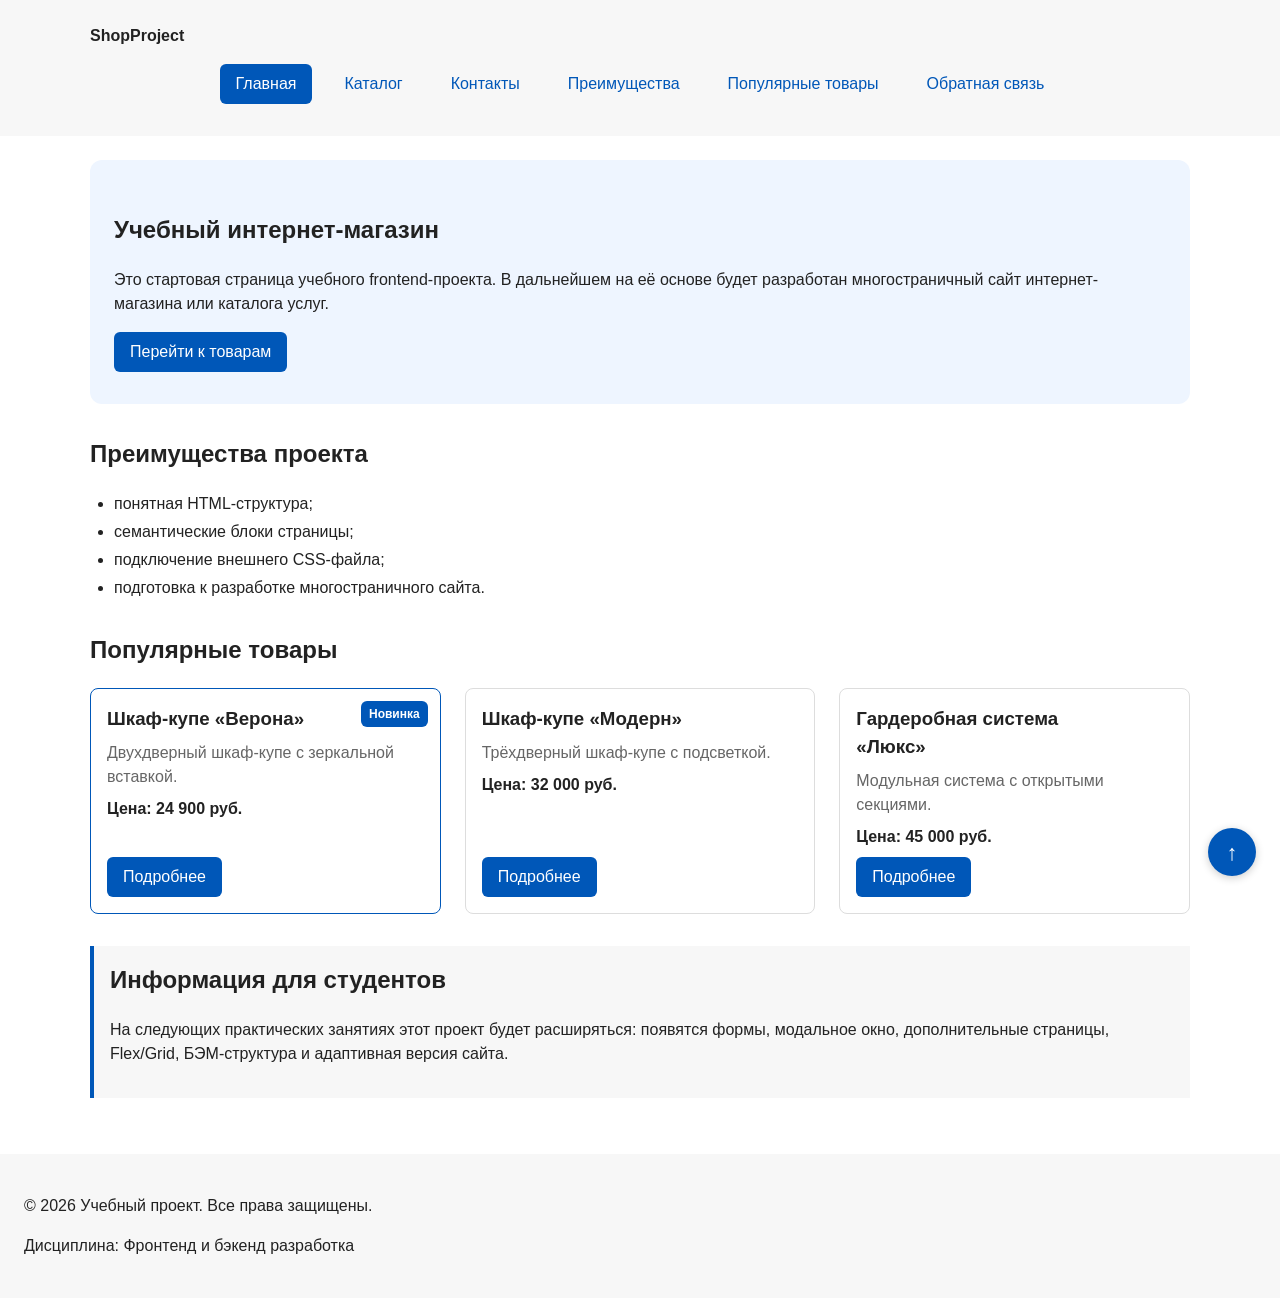
==== commit 15b8b02f: "fix: prepare HTML CSS project for submission" ====
--- a/index.html
+++ b/index.html
@@ -65,45 +65,27 @@
 
     <section class="section" id="popular">
       <h2 class="section__title">Популярные товары</h2>
-
       <div class="products-grid">
         <article class="product-card product-card--featured">
-          <h3 class="product-card__title">Товар 1</h3>
-          <p class="product-card__description">Краткое описание учебного товара.</p>
-          <p class="product-card__price">Цена: 1000 руб.</p>
-          <button
-            class="button button--primary product-card__button"
-            type="button"
-            data-product="Товар 1"
-          >
-            Заказать
-          </button>
+          <span class="product-card__badge">Новинка</span>
+          <h3 class="product-card__title">Шкаф-купе «Верона»</h3>
+          <p class="product-card__description">Двухдверный шкаф-купе с зеркальной вставкой.</p>
+          <p class="product-card__price">Цена: 24 900 руб.</p>
+          <a class="button button--primary product-card__button" href="product.html?id=1">Подробнее</a>
         </article>
 
         <article class="product-card">
-          <h3 class="product-card__title">Товар 2</h3>
-          <p class="product-card__description">Краткое описание учебного товара.</p>
-          <p class="product-card__price">Цена: 1500 руб.</p>
-          <button
-            class="button button--primary product-card__button"
-            type="button"
-            data-product="Товар 2"
-          >
-            Заказать
-          </button>
+          <h3 class="product-card__title">Шкаф-купе «Модерн»</h3>
+          <p class="product-card__description">Трёхдверный шкаф-купе с подсветкой.</p>
+          <p class="product-card__price">Цена: 32 000 руб.</p>
+          <a class="button button--primary product-card__button" href="product.html?id=3">Подробнее</a>
         </article>
 
         <article class="product-card">
-          <h3 class="product-card__title">Товар 3</h3>
-          <p class="product-card__description">Краткое описание учебного товара.</p>
-          <p class="product-card__price">Цена: 2000 руб.</p>
-          <button
-            class="button button--primary product-card__button"
-            type="button"
-            data-product="Товар 3"
-          >
-            Заказать
-          </button>
+          <h3 class="product-card__title">Гардеробная система «Люкс»</h3>
+          <p class="product-card__description">Модульная система с открытыми секциями.</p>
+          <p class="product-card__price">Цена: 45 000 руб.</p>
+          <a class="button button--primary product-card__button" href="product.html?id=5">Подробнее</a>
         </article>
       </div>
     </section>
@@ -229,5 +211,6 @@
   <p class="success-message" id="success-message" hidden>
     Форма успешно отправлена!
   </p>
+  <a class="to-top" href="#" aria-label="Наверх">↑</a>
 </body>
 </html>
--- a/css/style.css
+++ b/css/style.css
@@ -45,6 +45,15 @@
   background-color: var(--color-bg);
 }
 
+html {
+  scroll-behavior: smooth;
+}
+
+:target {
+  outline: 2px dashed var(--color-primary);
+  outline-offset: 4px;
+}
+
 a {
   color: var(--color-primary);
 }
@@ -56,15 +65,6 @@
 a:focus-visible {
   outline: 2px solid var(--color-primary);
   outline-offset: 3px;
-}
-
-html {
-  scroll-behavior: smooth;
-}
-
-:target {
-  outline: 2px dashed var(--color-primary);
-  outline-offset: 4px;
 }
 
 /* ===============================
@@ -249,6 +249,7 @@
 }
 
 .product-card {
+  position: relative;
   display: flex;
   flex-direction: column;
   gap: var(--space-sm);
@@ -258,6 +259,19 @@
   background-color: var(--color-bg);
 }
 
+.product-card__badge {
+  position: absolute;
+  top: 12px;
+  right: 12px;
+  padding: var(--space-xs) var(--space-sm);
+  font-size: 12px;
+  font-weight: 700;
+  color: var(--color-white);
+  background-color: var(--color-primary);
+  border-radius: var(--radius-sm);
+  z-index: 1;
+}
+
 .product-card:hover {
   border-color: var(--color-primary);
 }
@@ -272,6 +286,7 @@
 
 .product-card__title {
   margin: 0;
+  padding-right: 90px;
   color: var(--color-text);
 }
 
@@ -295,7 +310,111 @@
 }
 
 /* ===============================
-   8. Каталог
+   8. Страница товара (product.html)
+   =============================== */
+
+.product {
+  display: grid;
+  grid-template-columns: 1fr 1fr;
+  gap: var(--space-lg);
+  align-items: start;
+  max-width: var(--container-width);
+  margin: 0 auto var(--space-xl);
+}
+
+.product__media {
+  position: relative;
+  overflow: hidden;
+  border-radius: var(--radius-md);
+  background-color: var(--color-surface);
+}
+
+.product__image {
+  width: 100%;
+  height: auto;
+  display: block;
+  border-radius: var(--radius-md);
+}
+
+.product__badge {
+  position: absolute;
+  top: 12px;
+  right: 12px;
+  padding: var(--space-xs) var(--space-sm);
+  background-color: var(--color-primary);
+  color: var(--color-white);
+  font-weight: 700;
+  font-size: 12px;
+  border-radius: var(--radius-sm);
+  z-index: 1;
+}
+
+.product__info {
+  display: flex;
+  flex-direction: column;
+  gap: var(--space-md);
+}
+
+.product__title {
+  margin: 0;
+  font-size: 28px;
+  color: var(--color-text);
+  line-height: 1.2;
+}
+
+.product__description {
+  margin: 0;
+  color: var(--color-muted);
+  line-height: 1.6;
+}
+
+.product__price {
+  margin: 0;
+  font-size: 22px;
+  font-weight: 700;
+  color: var(--color-text);
+}
+
+.product__button {
+  margin-top: auto;
+  align-self: flex-start;
+}
+
+.product__specs {
+  width: 100%;
+  max-width: var(--container-width);
+  margin: var(--space-xl) auto;
+  border-collapse: collapse;
+}
+
+.product__specs caption {
+  font-size: 18px;
+  font-weight: 700;
+  text-align: left;
+  margin-bottom: var(--space-sm);
+  color: var(--color-text);
+}
+
+.product__specs th,
+.product__specs td {
+  padding: var(--space-sm) var(--space-md);
+  border: 1px solid var(--color-border);
+  text-align: left;
+  vertical-align: middle;
+}
+
+.product__specs thead th {
+  background-color: var(--color-surface);
+  font-weight: 700;
+  color: var(--color-text);
+}
+
+.product__specs tbody tr:hover {
+  background-color: var(--color-surface-accent);
+}
+
+/* ===============================
+   9. Каталог
    =============================== */
 
 .catalog-layout {
@@ -357,7 +476,7 @@
 }
 
 /* ===============================
-   9. Модальное окно и форма
+   10. Модальное окно и форма
    =============================== */
 
 .order-dialog {
@@ -428,7 +547,7 @@
 }
 
 /* ===============================
-   10. Сообщение об успехе
+   11. Сообщение об успехе
    =============================== */
 
 .success-message {
@@ -440,10 +559,39 @@
 }
 
 /* ===============================
-   11. Подвал
+   12. Подвал
    =============================== */
 
 .site-footer {
   padding: var(--space-lg);
   background-color: var(--color-surface);
+}
+
+.to-top {
+  position: fixed;
+  right: var(--space-lg);
+  bottom: var(--space-lg);
+  width: 48px;
+  height: 48px;
+  display: flex;
+  align-items: center;
+  justify-content: center;
+  font-size: 22px;
+  font-weight: bold;
+  color: var(--color-white);
+  background-color: var(--color-primary);
+  border-radius: 50%;
+  text-decoration: none;
+  box-shadow: 0 2px 8px rgba(0,0,0,0.2);
+  z-index: 100;
+}
+
+.to-top:hover {
+  color: var(--color-white);
+  background-color: var(--color-primary-dark);
+}
+
+.to-top:focus-visible {
+  outline: 2px solid var(--color-white);
+  outline-offset: 3px;
 }
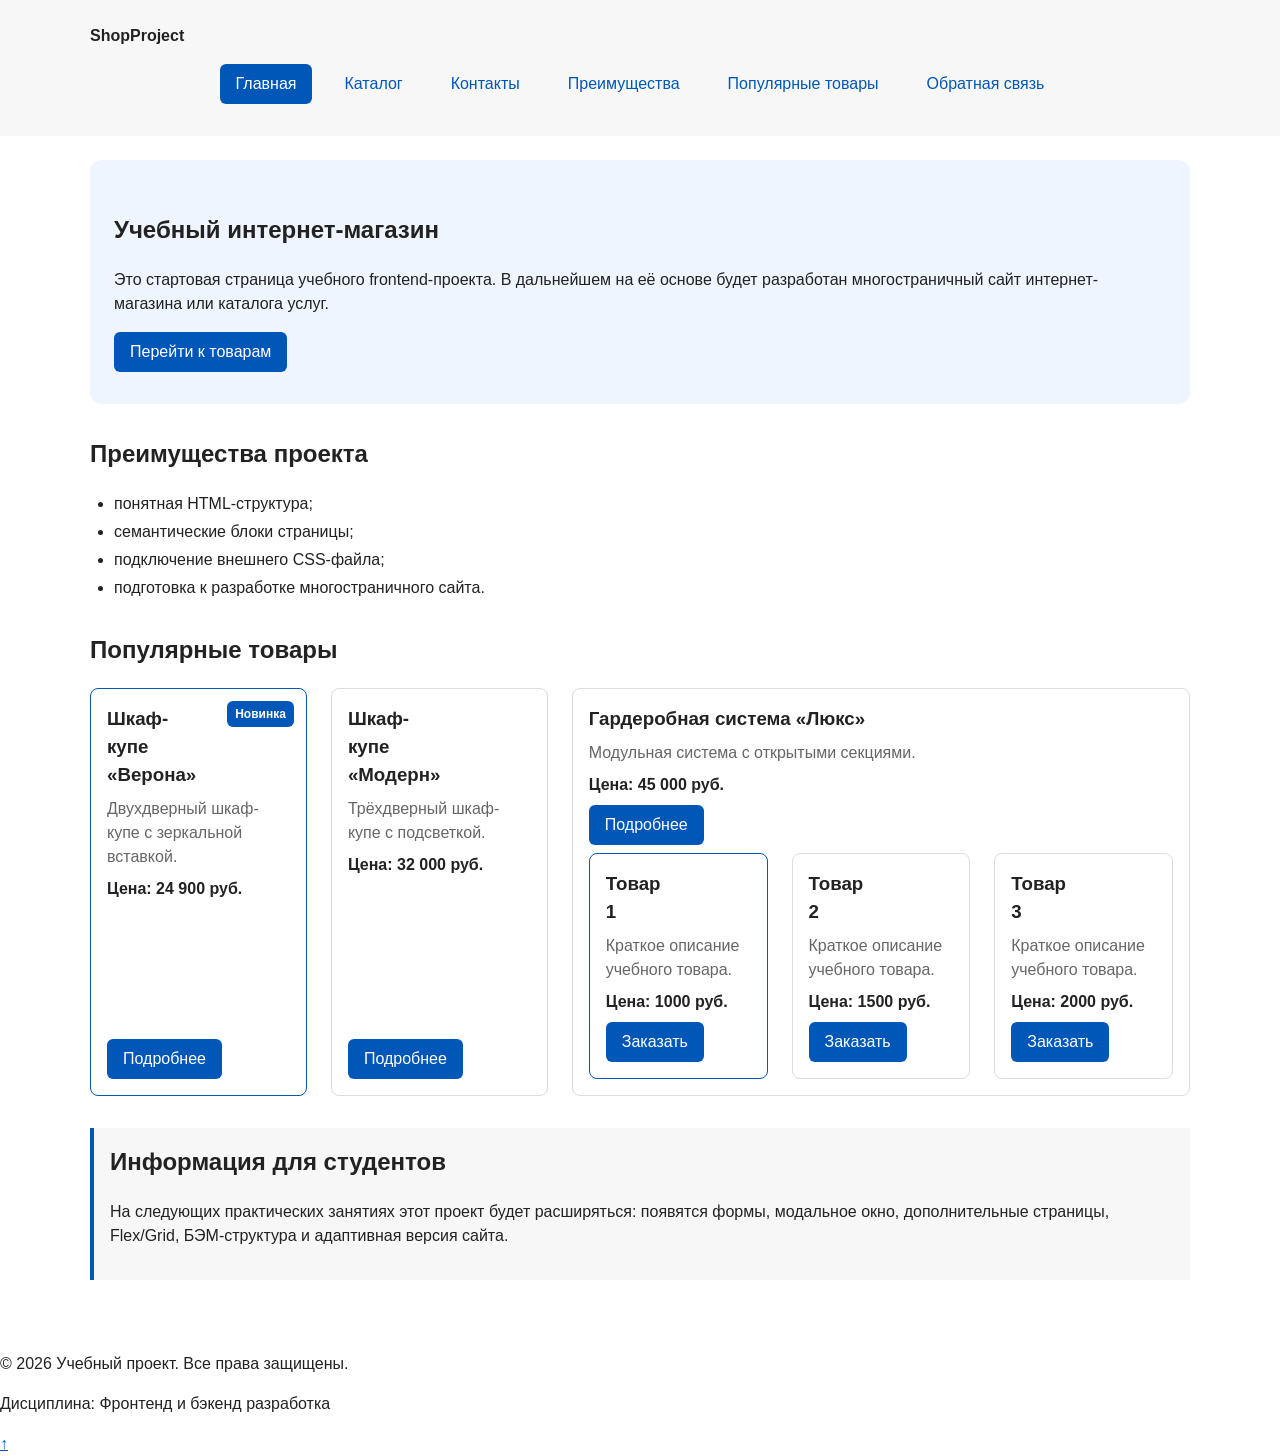
==== commit 512b5a16: "Merge branch 'main' into fix/kr1-final-check" ====
--- a/index.html
+++ b/index.html
@@ -86,6 +86,45 @@
           <p class="product-card__description">Модульная система с открытыми секциями.</p>
           <p class="product-card__price">Цена: 45 000 руб.</p>
           <a class="button button--primary product-card__button" href="product.html?id=5">Подробнее</a>
+
+      <div class="products-grid">
+        <article class="product-card product-card--featured">
+          <h3 class="product-card__title">Товар 1</h3>
+          <p class="product-card__description">Краткое описание учебного товара.</p>
+          <p class="product-card__price">Цена: 1000 руб.</p>
+          <button
+            class="button button--primary product-card__button"
+            type="button"
+            data-product="Товар 1"
+          >
+            Заказать
+          </button>
+        </article>
+
+        <article class="product-card">
+          <h3 class="product-card__title">Товар 2</h3>
+          <p class="product-card__description">Краткое описание учебного товара.</p>
+          <p class="product-card__price">Цена: 1500 руб.</p>
+          <button
+            class="button button--primary product-card__button"
+            type="button"
+            data-product="Товар 2"
+          >
+            Заказать
+          </button>
+        </article>
+
+        <article class="product-card">
+          <h3 class="product-card__title">Товар 3</h3>
+          <p class="product-card__description">Краткое описание учебного товара.</p>
+          <p class="product-card__price">Цена: 2000 руб.</p>
+          <button
+            class="button button--primary product-card__button"
+            type="button"
+            data-product="Товар 3"
+          >
+            Заказать
+          </button>
         </article>
       </div>
     </section>
--- a/css/style.css
+++ b/css/style.css
@@ -168,6 +168,16 @@
   background-color: var(--color-surface);
 }
 
+}
+
+.info-note {
+  max-width: var(--container-width);
+  margin: 0 auto var(--space-xl);
+  padding: var(--space-md);
+  border-left: 4px solid var(--color-primary);
+  background-color: var(--color-surface);
+}
+
 .info-note__title {
   margin-top: 0;
 }
@@ -404,17 +414,7 @@
 }
 
 .product__specs thead th {
-  background-color: var(--color-surface);
-  font-weight: 700;
-  color: var(--color-text);
-}
-
-.product__specs tbody tr:hover {
-  background-color: var(--color-surface-accent);
-}
-
-/* ===============================
-   9. Каталог
+   8. Каталог
    =============================== */
 
 .catalog-layout {
@@ -436,6 +436,12 @@
   border: 1px solid var(--color-border);
   border-radius: var(--radius-md);
   background-color: var(--color-surface);
+  font-weight: 700;
+  color: var(--color-text);
+}
+
+.product__specs tbody tr:hover {
+  background-color: var(--color-surface-accent);
 }
 
 .catalog-filters__title {
@@ -476,7 +482,72 @@
 }
 
 /* ===============================
+   9. Каталог
+   =============================== */
+
+.catalog-layout {
+  max-width: var(--container-width);
+  margin: 0 auto var(--space-xl);
+  display: grid;
+  grid-template-columns: 260px 1fr;
+  grid-template-areas: "filters products";
+  gap: var(--space-lg);
+}
+
+.catalog-layout__products {
+  grid-area: products;
+}
+
+.catalog-filters {
+  grid-area: filters;
+  padding: var(--space-md);
+  border: 1px solid var(--color-border);
+  border-radius: var(--radius-md);
+  background-color: var(--color-surface);
+}
+
+.catalog-filters__title {
+  margin-top: 0;
+}
+
+.catalog-filters__form {
+  display: grid;
+  gap: var(--space-md);
+}
+
+.catalog-filters__group {
+  margin: 0;
+  padding: var(--space-md);
+  border: 1px solid var(--color-border);
+  border-radius: var(--radius-sm);
+}
+
+.catalog-filters__legend {
+  font-weight: 700;
+}
+
+.catalog-filters__label {
+  display: block;
+  margin-bottom: var(--space-sm);
+}
+
+.catalog-filters__checkbox {
+  width: auto;
+}
+
+.catalog-filters__input {
+  width: 100%;
+  padding: 8px 10px;
+  border: 1px solid var(--color-border);
+  border-radius: var(--radius-sm);
+  font: inherit;
+}
+
+/* ===============================
    10. Модальное окно и форма
+   =============================== */
+
+   9. Модальное окно и форма
    =============================== */
 
 .order-dialog {
@@ -548,6 +619,7 @@
 
 /* ===============================
    11. Сообщение об успехе
+   10. Сообщение об успехе
    =============================== */
 
 .success-message {
@@ -594,4 +666,10 @@
 .to-top:focus-visible {
   outline: 2px solid var(--color-white);
   outline-offset: 3px;
+   11. Подвал
+   =============================== */
+
+.site-footer {
+  padding: var(--space-lg);
+  background-color: var(--color-surface);
 }
